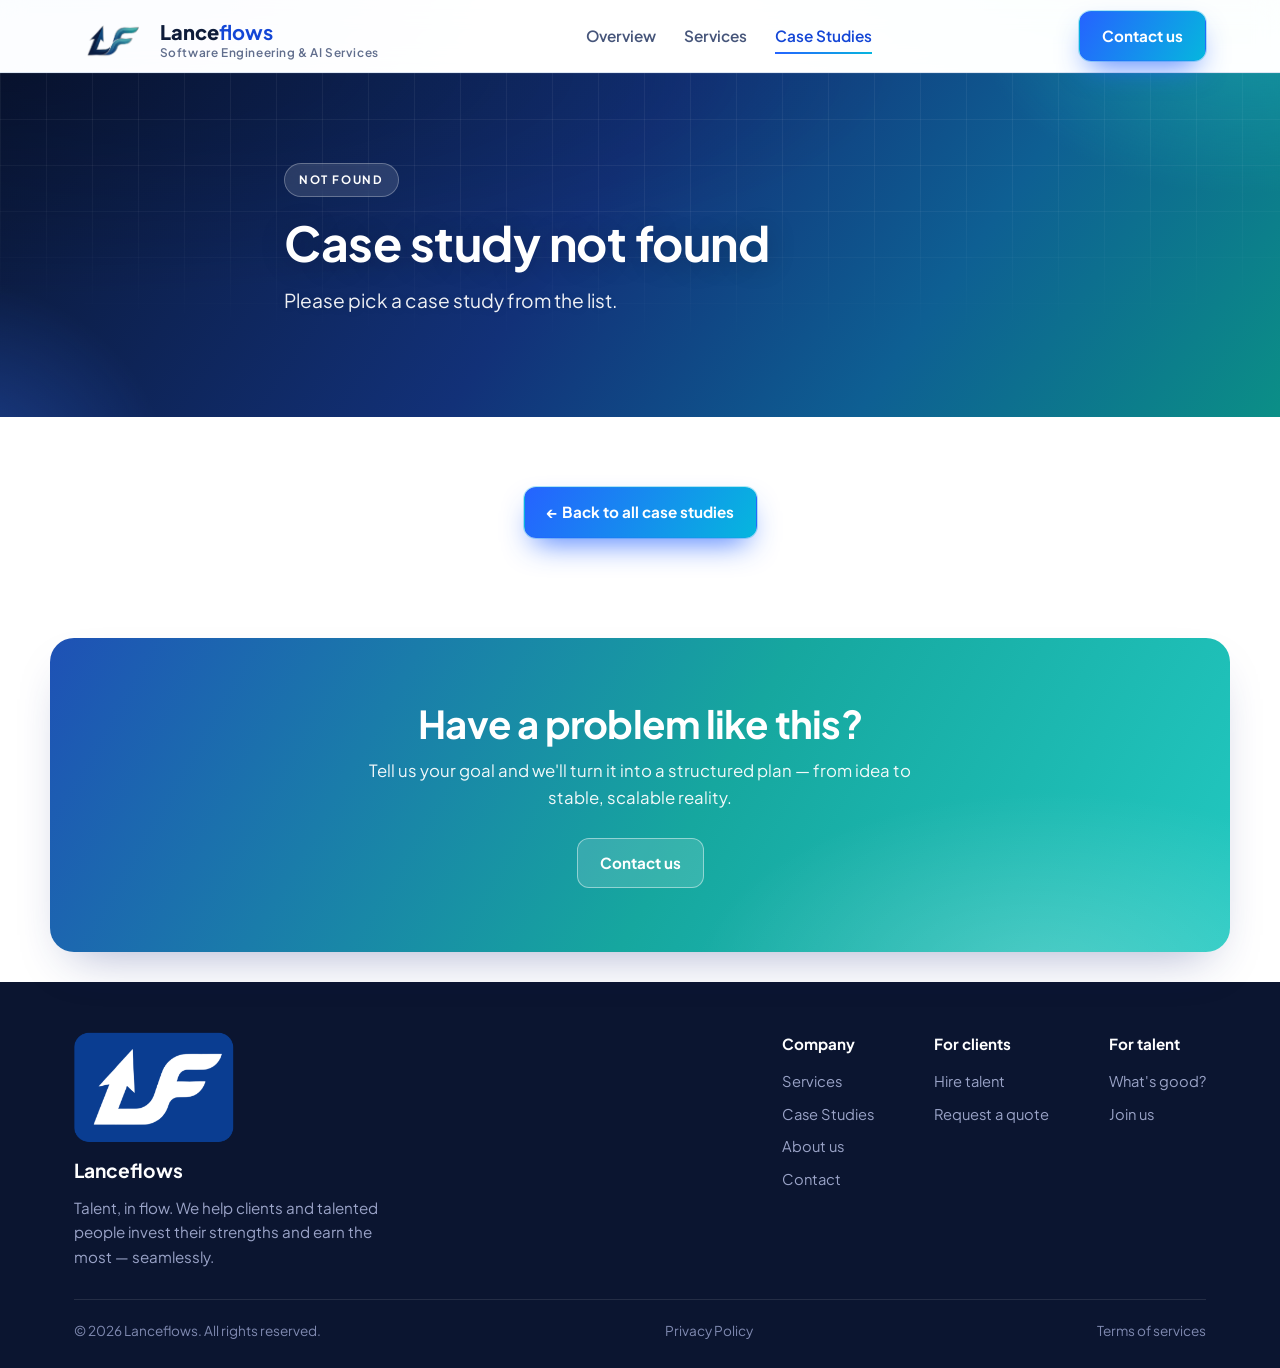
==== case-detail.html @ fd37ac3b "Initial commit: Lanceflows case version" ====
<!DOCTYPE html>
<html lang="en">
<head>
<meta charset="UTF-8" />
<meta name="viewport" content="width=device-width, initial-scale=1.0" />
<title>Case Study — Lanceflows</title>
<meta name="description" content="Detailed Lanceflows case study — the business problem, our technical role, the solution delivered, verified results, and the value created." />
<link rel="icon" type="image/png" href="favicon.png" />
<link rel="apple-touch-icon" href="favicon.png" />
<link rel="preconnect" href="https://fonts.googleapis.com" />
<link rel="preconnect" href="https://fonts.gstatic.com" crossorigin />
<link href="https://fonts.googleapis.com/css2?family=Plus+Jakarta+Sans:wght@400;500;600;700;800&display=swap" rel="stylesheet" />
<link rel="stylesheet" href="style.css" />
</head>
<body>

<!-- ===================== HEADER ===================== -->
<header>
  <div class="wrap nav">
    <a class="brand" href="index.html" aria-label="Lanceflows home">
      <img class="logo-img" src="company_logo.png" alt="Lanceflows logo" />
      <span class="brand-text">
        <span class="brand-name">Lance<b>flows</b></span>
        <span class="brand-tag">Software Engineering &amp; AI Services</span>
      </span>
    </a>
    <nav class="nav-links">
      <a href="index.html">Overview</a>
      <a href="services.html">Services</a>
      <a href="case-study.html" class="active">Case Studies</a>
    </nav>
    <div class="top-actions">
      <a class="btn btn-primary" href="index.html#contact">Contact us</a>
    </div>
  </div>
</header>

<main>

  <!-- ===================== PAGE HERO (filled by JS) ===================== -->
  <section class="page-hero">
    <div class="wrap">
      <span class="eyebrow" id="d-tag">Case study</span>
      <h1 id="d-title">Loading…</h1>
      <p id="d-summary"></p>
      <div class="d-meta" id="d-meta"></div>
    </div>
  </section>

  <!-- ===================== DETAIL BODY (filled by JS) ===================== -->
  <section class="section case-detail">
    <div class="wrap">
      <div id="case-root" class="case-list"></div>
    </div>
  </section>

  <!-- ===================== CTA ===================== -->
  <section>
    <div class="cta">
      <h2>Have a problem like this?</h2>
      <p>Tell us your goal and we'll turn it into a structured plan — from idea to stable, scalable reality.</p>
      <a class="btn btn-ghost" href="index.html#contact">Contact us</a>
    </div>
  </section>

</main>

<!-- ===================== FOOTER ===================== -->
<footer>
  <div class="wrap">
    <div class="foot-top">
      <div class="foot-brand">
        <img src="favicon.png" alt="Lanceflows" width="549" height="383" style="width:160px;height:111.6px;display:block;border-radius:12px;margin-bottom:12px" />
        <strong style="color:#fff;font-size:1.2rem">Lanceflows</strong>
        <p>Talent, in flow. We help clients and talented people invest their strengths and earn the most — seamlessly.</p>
      </div>
      <div class="foot-cols">
        <div class="foot-col"><h4>Company</h4><a href="services.html">Services</a><a href="case-study.html">Case Studies</a><a href="index.html#about">About us</a><a href="index.html#contact">Contact</a></div>
        <div class="foot-col"><h4>For clients</h4><a href="index.html#why-clients">Hire talent</a><a href="index.html#contact">Request a quote</a></div>
        <div class="foot-col"><h4>For talent</h4><a href="index.html#why-talent">What's good?</a><a href="index.html#contact">Join us</a></div>
      </div>
    </div>
    <div class="foot-bottom">
      <span>© 2026 Lanceflows. All rights reserved.</span>
      <a href="privacy.html">Privacy Policy</a>
      <a href="terms.html">Terms of services</a>
    </div>
  </div>
</footer>

<script src="cases-data.js"></script>
<script src="architectures.js"></script>
<script>
  function esc(s){ return String(s).replace(/[&<>"]/g, c => ({'&':'&amp;','<':'&lt;','>':'&gt;','"':'&quot;'}[c])); }
  function domain(url){ return String(url).replace(/^https?:\/\//,'').replace(/^www\./,'').replace(/\/$/,''); }

  function step(s, i){
    const tag = s.isBottleneck ? '<span class="tag-bottleneck">Bottleneck</span>' : '';
    return '<div class="flow-step"><span class="fnum">' + (i + 1) + '</span>' +
      '<b>' + esc(s.name) + tag + '</b>' +
      '<div class="fmeta">' + esc(s.owner) + ' · ' + esc(s.duration) + '</div>' +
      '<p>' + esc(s.notes) + '</p></div>';
  }

  // Render the case's hand-authored architecture (from architectures.js) as an
  // SVG of icon tiles connected by labelled arrows — the finally shipped system.
  function wrapLabel(s, max){
    const words = String(s).split(/\s+/);
    const lines = []; let cur = '';
    words.forEach(w => {
      if ((cur + ' ' + w).trim().length <= max) cur = (cur + ' ' + w).trim();
      else { if (cur) lines.push(cur); cur = w; }
    });
    if (cur) lines.push(cur);
    return lines.slice(0, 3);
  }

  function archDiagram(c){
    const A = (typeof CASE_ARCH !== 'undefined') ? CASE_ARCH[c.id] : null;
    if (!A || !A.nodes || !A.nodes.length) return '';

    const PADX = 64, PADY = 24, COLG = 168, ROWG = 116, CHIP = 56, HALF = CHIP / 2;
    const N = {}; let maxc = 0, maxr = 0;
    A.nodes.forEach(n => {
      const o = { id:n[0], label:n[1], icon:n[2], color:n[3], col:n[4], row:n[5] };
      o.cx = PADX + o.col * COLG + HALF;
      o.cy = PADY + o.row * ROWG + HALF;
      N[o.id] = o;
      maxc = Math.max(maxc, o.col); maxr = Math.max(maxr, o.row);
    });
    const W = PADX * 2 + maxc * COLG + CHIP;
    const H = PADY + maxr * ROWG + CHIP + 54;

    const edges = (A.edges || []).map(e => {
      const a = N[e[0]], b = N[e[1]];
      if (!a || !b) return '';
      const dx = b.cx - a.cx, dy = b.cy - a.cy;
      let x1, y1, x2, y2;
      if (Math.abs(dx) >= Math.abs(dy)) {
        const s = dx >= 0 ? 1 : -1;
        x1 = a.cx + s * HALF; y1 = a.cy; x2 = b.cx - s * HALF; y2 = b.cy;
      } else {
        const s = dy >= 0 ? 1 : -1;
        x1 = a.cx; y1 = a.cy + s * HALF; x2 = b.cx; y2 = b.cy - s * HALF;
      }
      const dash = e[3] === 'dash' ? ' stroke-dasharray="5 4"' : '';
      const line = '<line x1="' + x1 + '" y1="' + y1 + '" x2="' + x2 + '" y2="' + y2 +
        '" class="ad-edge" marker-end="url(#ad-arrow)"' + dash + '/>';
      let label = '';
      if (e[2]) {
        const mx = (x1 + x2) / 2, my = (y1 + y2) / 2, w = e[2].length * 6.0 + 8;
        label = '<rect x="' + (mx - w / 2) + '" y="' + (my - 8) + '" width="' + w +
          '" height="15" rx="4" class="ad-elbg"/>' +
          '<text x="' + mx + '" y="' + (my + 2.6) + '" class="ad-elabel">' + esc(e[2]) + '</text>';
      }
      return line + label;
    }).join('');

    const tiles = A.nodes.map(n => {
      const o = N[n[0]];
      const labels = wrapLabel(o.label, 16).map((ln, i) =>
        '<text x="' + o.cx + '" y="' + (o.cy + HALF + 15 + i * 12.5) + '" class="ad-label">' + esc(ln) + '</text>'
      ).join('');
      return '<rect x="' + (o.cx - HALF) + '" y="' + (o.cy - HALF) + '" width="' + CHIP +
          '" height="' + CHIP + '" rx="13" fill="' + o.color + '"/>' +
        '<text x="' + o.cx + '" y="' + (o.cy + 1) + '" class="ad-ic">' + o.icon + '</text>' +
        labels;
    }).join('');

    return '<div class="section-label">Implemented architecture</div>' +
      '<p class="arch-caption">A customized view of the system we shipped for this engagement — the components and how requests and data flow between them.</p>' +
      '<div class="arch-figure"><svg viewBox="0 0 ' + W + ' ' + H + '" class="arch-svg" ' +
        'role="img" aria-label="Architecture diagram for ' + esc(c.title) + '" preserveAspectRatio="xMidYMid meet">' +
        '<defs><marker id="ad-arrow" viewBox="0 0 10 10" refX="9" refY="5" markerWidth="7" markerHeight="7" orient="auto-start-reverse">' +
          '<path d="M0,0 L10,5 L0,10 z" fill="#94a3b8"/></marker></defs>' +
        edges + tiles +
      '</svg></div>';
  }

  // Locally-stored client portraits (royalty-free, non-famous people) for the
  // feedback section, keyed by case id. Falls back to an initials badge if a
  // photo can't load.
  const PORTRAITS = {
    'medplum-fhir':        'img/client-medplum-fhir.jpg',
    'formance-ledger':     'img/client-formance-ledger.jpg',
    'fleetbase-logistics': 'img/client-fleetbase-logistics.jpg',
    'estated-proptech':    'img/client-estated-proptech.jpg',
    'duffel-travel':       'img/client-duffel-travel.jpg',
    'boost-insurtech':     'img/client-boost-insurtech.jpg',
    'heidihealth-ai':      'img/client-heidihealth-ai.jpg',
    'harvey-legal':        'img/client-harvey-legal.jpg',
    'lago-billing':        'img/client-lago-billing.jpg',
    'hatchways-proptech':  'img/client-hatchways-proptech.jpg',
    'sojern-hospitality':  'img/client-sojern-hospitality.jpg'
  };

  function initialsOf(name){
    return String(name).replace(/^(Dr\.|Captain|Mr\.|Mrs\.|Ms\.)\s+/i, '')
      .split(/\s+/).map(w => w[0] || '').join('').slice(0, 2).toUpperCase();
  }

  function render(){
    const id = new URLSearchParams(location.search).get('id');
    const idx = CASE_DATA.findIndex(x => x.id === id);
    const c = CASE_DATA[idx];
    const root = document.getElementById('case-root');

    if (!c){
      document.getElementById('d-tag').textContent = 'Not found';
      document.getElementById('d-title').textContent = 'Case study not found';
      document.getElementById('d-summary').textContent = 'Please pick a case study from the list.';
      root.innerHTML = '<p style="text-align:center"><a class="btn btn-primary" href="case-study.html">← Back to all case studies</a></p>';
      return;
    }

    const num = String(idx + 1).padStart(2, '0');
    document.title = c.title + ' — Lanceflows';
    document.getElementById('d-tag').textContent = 'Case ' + num + ' · ' + c.category;
    document.getElementById('d-title').textContent = c.title;
    document.getElementById('d-summary').textContent = c.description;

    const areaChips = (c.serviceAreas || []).map(a => '<span class="d-chip soft">' + esc(a) + '</span>').join('');
    document.getElementById('d-meta').innerHTML =
      '<span class="d-chip">🛠 ' + esc(c.ourRole) + '</span>' +
      '<a class="d-chip" href="' + esc(c.liveUrl) + '" target="_blank" rel="noopener">↗ ' + esc(domain(c.liveUrl)) + '</a>' +
      areaChips;

    const xList   = c.challenges.map(t => '<li>' + esc(t) + '</li>').join('');
    const ckList  = c.keyImplementations.map(t => '<li>' + esc(t) + '</li>').join('');
    const tech    = c.techStack.map(t => '<span class="pill">' + esc(t) + '</span>').join('');
    const metrics = c.resultMetrics.map(m => '<div class="metric"><span>' + esc(m) + '</span></div>').join('');
    const before  = c.beforeWorkflow.map(step).join('');
    const after   = c.afterWorkflow.map(step).join('');
    const t       = c.testimonial;
    const author  = t.person + (t.role ? ', ' + t.role : '') + (t.company ? ' at ' + t.company : '');
    const initials = initialsOf(t.person);
    const portrait = PORTRAITS[c.id];
    // Portrait photo with an automatic initials-badge fallback if it can't load.
    const avatar = portrait
      ? '<img class="cq-avatar" src="' + esc(portrait) + '" alt="Portrait of ' + esc(t.person) + '" loading="lazy" ' +
        'onerror="this.replaceWith(Object.assign(document.createElement(\'span\'),{className:\'cq-avatar cq-fallback\',textContent:\'' + initials + '\'}))">'
      : '<span class="cq-avatar cq-fallback">' + initials + '</span>';

    root.innerHTML =
      '<article class="case">' +
        '<a class="back-link in-body" href="case-study.html">← All case studies</a>' +
        '<div class="section-label">Overview</div>' +
        '<p class="case-overview">' + esc(c.description) + '</p>' +
        '<div class="section-label">Challenge &amp; solution</div>' +
        '<div class="case-grid">' +
          '<div><div class="col-label">The challenge</div><p>' + esc(c.problem) + '</p><ul class="x-list">' + xList + '</ul></div>' +
          '<div><div class="col-label">Our solution</div><p>' + esc(c.solution) + '</p><ul class="check-list">' + ckList + '</ul></div>' +
        '</div>' +
        archDiagram(c) +
        '<div class="section-label">Technology stack</div>' +
        '<div class="pill-wrap">' + tech + '</div>' +
        '<div class="section-label">Verified results &amp; achievements</div>' +
        '<div class="metrics">' + metrics + '</div>' +
        '<div class="section-label">Operational business value</div>' +
        '<div class="outcomes">' +
          '<div class="outcome"><b>Direct value added</b><span>' + esc(c.businessValue) + '</span></div>' +
          '<div class="outcome"><b>Why it matters</b><span>' + esc(c.whyThisMatters) + '</span></div>' +
        '</div>' +
        '<div class="section-label">Workflow impact mapping</div>' +
        '<div class="flow-wrap">' +
          '<div class="flow before"><h4>⚠ Before — manual bottleneck flow</h4>' + before + '</div>' +
          '<div class="flow after"><h4>✓ After — automated optimized flow</h4>' + after + '</div>' +
        '</div>' +
        '<blockquote class="case-quote">' + avatar +
          '<div class="cq-body">“' + esc(t.text) + '”<footer>— ' + esc(author) + '</footer></div>' +
        '</blockquote>' +
      '</article>';
  }

  render();
</script>
</body>
</html>
---- style.css ----
:root{
  /* Bright theme with the hero banner's electric-blue → cyan accent identity */
  --brand:#1346d6;            /* punchier electric blue */
  --brand-2:#06b6ac;          /* vivid teal for text/links on white */
  --accent-cyan:#06b6de;      /* vivid cyan end, leaning blue (not green) */
  --accent-blue:#2563ff;      /* intense blue for gradients/glows */
  --ink:#0e1c3a;
  --ink-soft:#46557a;
  --bg:#ffffff;
  --bg-soft:#eef5fb;          /* alternating band */
  --panel:#ffffff;            /* card / surface */
  --line:#dde6f3;
  --line-strong:#cdd9ee;
  --grad:linear-gradient(120deg,var(--accent-blue),var(--accent-cyan));
  --glow:0 0 24px -4px rgba(34,201,193,.55);
  --radius:18px;
  --shadow:0 22px 50px -22px rgba(31,46,128,.40);
  --elev:0 10px 30px -18px rgba(31,46,128,.30);
  --maxw:1180px;
}
*{box-sizing:border-box;margin:0;padding:0}
html{scroll-behavior:smooth}
body{
  font-family:'Plus Jakarta Sans',system-ui,-apple-system,Segoe UI,Roboto,sans-serif;
  color:var(--ink);
  background:
    radial-gradient(820px 420px at 90% -6%,rgba(34,201,193,.12),transparent 60%),
    radial-gradient(900px 480px at 4% -4%,rgba(46,107,255,.12),transparent 58%),
    var(--bg);
  background-attachment:fixed;
  line-height:1.6;
  -webkit-font-smoothing:antialiased;
}
a{color:inherit;text-decoration:none}
img{max-width:100%;display:block}
.wrap{max-width:var(--maxw);margin:0 auto;padding:0 24px}
.eyebrow{
  display:inline-block;font-weight:700;letter-spacing:.14em;text-transform:uppercase;
  font-size:.72rem;color:var(--brand);background:var(--bg-soft);
  padding:7px 14px;border-radius:999px;margin-bottom:18px;border:1px solid var(--line);
}
h1,h2,h3{line-height:1.15;letter-spacing:-.02em;color:var(--ink)}
.btn{
  display:inline-flex;align-items:center;justify-content:center;gap:8px;
  font-weight:700;font-size:.95rem;padding:12px 22px;border-radius:12px;
  cursor:pointer;border:1px solid transparent;transition:transform .15s ease,box-shadow .2s ease,background .2s ease,border-color .2s ease,color .2s ease;
}
.btn:hover{transform:translateY(-2px)}
.btn-primary{background:var(--grad);color:#fff;box-shadow:0 14px 30px -10px rgba(37,99,255,.85),0 0 0 1px rgba(6,182,222,.3)}
.btn-primary:hover{box-shadow:0 18px 40px -10px rgba(6,182,222,.9),0 0 0 1px rgba(6,182,222,.5)}
.btn-ghost{background:#fff;color:var(--ink);border-color:var(--line-strong)}
.btn-ghost:hover{border-color:var(--brand-2);color:var(--brand-2)}

/* ---------- Header ---------- */
header{
  position:sticky;top:0;z-index:50;
  background:rgba(255,255,255,.82);backdrop-filter:blur(12px);
  border-bottom:1px solid var(--line);
}
.nav{display:flex;align-items:center;justify-content:space-between;height:72px}
.brand{display:flex;align-items:center;gap:10px}
.brand-text{display:flex;flex-direction:column;line-height:1.12;margin-top:8px}
.brand-name{font-weight:800;font-size:1.25rem;color:var(--ink)}
.brand-tag{font-weight:600;font-size:.74rem;letter-spacing:.05em;color:var(--ink-soft);opacity:.85;margin-top:2px}
.logo-img{height:44px;width:auto;display:block}
.logo-mark{
  width:38px;height:38px;border-radius:11px;flex:none;
  background:var(--grad);
  display:grid;place-items:center;color:#fff;font-weight:800;font-size:1.1rem;
}
.brand span b{color:var(--brand)}
.nav-links{display:flex;align-items:center;gap:28px}
.nav-links a{font-weight:600;font-size:.96rem;color:var(--ink-soft);position:relative;transition:color .2s}
.nav-links a:hover,.nav-links a.active{color:var(--brand)}
.nav-links a::after{content:"";position:absolute;left:0;bottom:-6px;height:2px;width:0;background:var(--grad);transition:width .2s}
.nav-links a:hover::after,.nav-links a.active::after{width:100%}
.top-actions{display:flex;align-items:center;gap:12px}

/* ---------- Hero / Slider ---------- */
.hero{padding:46px 0 10px}
.slider{
  position:relative;border-radius:24px;overflow:hidden;box-shadow:var(--shadow);
  border:1px solid var(--line);
}
/* Box ratio matches the served slide-1 image variant at each breakpoint,
   so the banner fills with ZERO cropping from 320px to 1440px. */
.slides{position:relative;aspect-ratio:16/9}
@media(max-width:900px){ .slides{aspect-ratio:4/3} }
@media(max-width:560px){ .slides{aspect-ratio:9/16} }
.slide{
  position:absolute;inset:0;opacity:0;transition:opacity .9s ease;
  display:flex;align-items:center;
}
.slide.active{opacity:1}
.slide-1{background:#070f2e}
.slide-2{background:#070f2e}
.slide-3{background:#070f2e}
.slide::after{content:"";position:absolute;inset:0;background:radial-gradient(120% 120% at 0% 0%,rgba(0,0,0,.30),transparent 55%)}
/* all three slides are self-contained art-directed banners — no dark overlay */
.slide-1::after,.slide-2::after,.slide-3::after{display:none}
.slide-pic{position:absolute;inset:0;display:block}
.slide-pic img{width:100%;height:100%;object-fit:cover;object-position:center;display:block}
/* Description block — top-left empty/dark field, above the icon stream */
.hero-caption{
  position:absolute;top:18%;left:clamp(18px,4vw,48px);z-index:4;
  max-width:min(44%,430px);color:#fff;
}
.hero-caption h2{font-size:clamp(1.7rem,4.4vw,3rem);line-height:1.04;letter-spacing:-.02em;
  text-shadow:0 2px 20px rgba(0,0,0,.6)}
.hero-caption h2 b{color:var(--accent-cyan)}
.hero-caption .hero-tag{margin-top:8px;font-weight:600;font-size:clamp(.9rem,1.9vw,1.3rem);
  color:var(--accent-cyan);letter-spacing:.02em;text-shadow:0 1px 12px rgba(0,0,0,.6)}
.hero-caption .hero-desc{margin-top:6px;font-weight:500;font-size:clamp(.85rem,1.6vw,1.1rem);
  color:#dce6ff;text-shadow:0 1px 10px rgba(0,0,0,.6)}

/* Seven step labels pinned under their matching icon in the image.
   Coordinates are % of the slide box; one set per art-directed variant. */
.hero-steps-map{position:absolute;inset:0;z-index:3;pointer-events:none}
.smap{position:absolute;transform:translateX(-50%);white-space:nowrap;
  font-size:clamp(.5rem,1vw,.72rem);font-weight:700;text-transform:uppercase;letter-spacing:.05em;
  color:#eaf1ff;text-shadow:0 1px 4px rgba(0,0,0,.9);
  background:rgba(4,12,38,.55);padding:2px 8px;border-radius:6px;backdrop-filter:blur(3px)}
/* Wide 16:9 (desktop) — label sits just below each tile's bottom edge */
.s1{left:12%;top:74%}
.s2{left:23%;top:64%}
.s3{left:33%;top:58%}
.s4{left:42%;top:51%}
.s5{left:48%;top:44%}
.s6{left:58%;top:38%}
.s7{left:65%;top:33%}
/* Tablet 4:3 */
@media(max-width:900px){
  .s1{left:11%;top:78%}
  .s2{left:20%;top:69%}
  .s3{left:31%;top:61%}
  .s4{left:39%;top:54%}
  .s5{left:46%;top:45%}
  .s6{left:55%;top:38%}
  .s7{left:62%;top:31%}
}
/* Portrait 9:16 (mobile) — tight vertical stack; labels tuck under each tile */
@media(max-width:560px){
  .hero-caption{top:11%;max-width:64%}
  .s1{left:20%;top:94%}
  .s2{left:24%;top:81%}
  .s3{left:30%;top:67%}
  .s4{left:38%;top:55%}
  .s5{left:41%;top:44%}
  .s6{left:46%;top:33%}
  .s7{left:53%;top:23%}
}
.slide-content{position:relative;z-index:2;color:#fff;max-width:620px;padding:0 clamp(24px,5vw,64px)}
.slide-content h2{font-size:clamp(1.8rem,4.2vw,3rem);margin-bottom:14px;color:#fff}
.slide-content p{font-size:clamp(1rem,1.6vw,1.18rem);opacity:.92;margin-bottom:24px}
.slide-tag{font-size:.72rem;letter-spacing:.16em;text-transform:uppercase;font-weight:700;opacity:.9;display:block;margin-bottom:14px}
.dots{position:absolute;bottom:20px;left:50%;transform:translateX(-50%);display:flex;gap:10px;z-index:3}
.dot{width:11px;height:11px;border-radius:999px;background:rgba(255,255,255,.45);border:0;cursor:pointer;transition:.2s}
.dot.active{background:var(--accent-cyan);width:28px}
.arrow{
  position:absolute;top:50%;transform:translateY(-50%);z-index:3;
  width:46px;height:46px;border-radius:999px;border:1px solid rgba(255,255,255,.22);cursor:pointer;
  background:rgba(8,16,40,.4);color:#fff;font-size:1.4rem;backdrop-filter:blur(6px);
  display:grid;place-items:center;transition:.2s
}
.arrow:hover{background:rgba(34,201,193,.4);border-color:var(--accent-cyan)}
.arrow.prev{left:18px}.arrow.next{right:18px}

/* ---------- Page hero (inner pages) ---------- */
.page-hero{
  position:relative;overflow:hidden;color:#fff;padding:90px 0 82px;
  background:
    radial-gradient(135% 125% at 0% 0%,rgba(2,8,28,.34),transparent 52%),
    linear-gradient(125deg,#0a1736 0%,#123178 45%,#0e5f93 72%,#0b8f87 100%);
}
/* faint blueprint grid, fading toward the edges */
.page-hero::before{content:"";position:absolute;inset:0;
  background-image:
    linear-gradient(to right,rgba(255,255,255,.055) 1px,transparent 1px),
    linear-gradient(to bottom,rgba(255,255,255,.055) 1px,transparent 1px);
  background-size:46px 46px;
  -webkit-mask-image:radial-gradient(125% 100% at 50% 0%,#000 38%,transparent 80%);
          mask-image:radial-gradient(125% 100% at 50% 0%,#000 38%,transparent 80%)}
/* slowly drifting aurora glows for depth */
.page-hero::after{content:"";position:absolute;inset:-25% -12%;
  background:
    radial-gradient(440px 300px at 88% 4%,rgba(34,211,193,.42),transparent 62%),
    radial-gradient(380px 340px at 6% 96%,rgba(56,120,255,.40),transparent 60%),
    radial-gradient(320px 260px at 64% 120%,rgba(13,148,136,.30),transparent 60%);
  animation:heroAurora 22s ease-in-out infinite alternate}
@keyframes heroAurora{
  0%{transform:translate3d(0,0,0) scale(1)}
  50%{transform:translate3d(-2.5%,1.6%,0) scale(1.06)}
  100%{transform:translate3d(2%,-1.4%,0) scale(1.03)}}
@media(prefers-reduced-motion:reduce){.page-hero::after{animation:none}}
.page-hero .wrap{position:relative;z-index:2;max-width:760px}
.page-hero .eyebrow{background:rgba(255,255,255,.12);color:#fff;border-color:rgba(255,255,255,.28);
  -webkit-backdrop-filter:blur(7px);backdrop-filter:blur(7px)}
.page-hero h1{font-size:clamp(2rem,4.4vw,3rem);margin-bottom:14px;color:#fff;
  letter-spacing:-.01em;text-shadow:0 2px 28px rgba(0,0,0,.24)}
.page-hero p{font-size:clamp(1rem,1.7vw,1.2rem);opacity:.93;text-shadow:0 1px 14px rgba(0,0,0,.18)}

/* ---------- Stats ---------- */
.stats{display:grid;grid-template-columns:repeat(4,1fr);gap:20px;padding:40px 0}
.stat{text-align:center;padding:18px;border:1px solid var(--line);border-radius:var(--radius);background:var(--panel);box-shadow:var(--elev)}
.stat b{display:block;font-size:2rem;background:var(--grad);-webkit-background-clip:text;background-clip:text;-webkit-text-fill-color:transparent;color:var(--brand)}
.stat span{font-size:.9rem;color:var(--ink-soft)}

/* ---------- Section base ---------- */
section{scroll-margin-top:90px}
.section{padding:70px 0}
.section.alt{background:var(--bg-soft);border-block:1px solid var(--line)}
.section-head{max-width:720px;margin-bottom:44px}
.section-head.center{margin-inline:auto;text-align:center}
.section-head h2{font-size:clamp(1.7rem,3.4vw,2.5rem);margin-bottom:14px}
.section-head p{color:var(--ink-soft);font-size:1.08rem}

/* ---------- Description / feature grid ---------- */
.feature-grid{display:grid;grid-template-columns:repeat(3,1fr);gap:24px}
.card{
  background:var(--panel);border:1px solid var(--line);border-radius:var(--radius);padding:28px;box-shadow:var(--elev);
  transition:transform .2s ease,box-shadow .2s ease,border-color .2s ease;
}
.card:hover{transform:translateY(-4px);box-shadow:var(--shadow);border-color:var(--brand-2)}
.card .ic{width:48px;height:48px;border-radius:12px;display:grid;place-items:center;font-size:1.4rem;margin-bottom:16px;
  background:linear-gradient(135deg,rgba(37,99,255,.28),rgba(6,182,222,.34))}
.card h3{font-size:1.15rem;margin-bottom:8px}
.card p{color:var(--ink-soft);font-size:.97rem}

/* ---------- About ---------- */
.about-grid{display:grid;grid-template-columns:1.05fr 1fr;gap:50px;align-items:center}
.about-media{
  border-radius:var(--radius);overflow:hidden;border:1px solid var(--line);box-shadow:var(--shadow);
  background:#f2f6fb;line-height:0;
}
.about-media img{width:100%;height:auto;display:block}
.about-media .ph{font-weight:600}
.about-text h2{font-size:clamp(1.6rem,3vw,2.3rem);margin-bottom:16px}
.about-text p{color:var(--ink-soft);margin-bottom:16px}
.about-text strong{color:var(--ink)}
.about-points{list-style:none;display:grid;gap:12px;margin-top:8px}
.about-points li{display:flex;gap:12px;align-items:flex-start;font-weight:500}
.about-points li::before{content:"✓";color:#fff;background:var(--grad);width:24px;height:24px;border-radius:7px;
  display:grid;place-items:center;font-size:.8rem;flex:none;margin-top:3px;font-weight:800}

/* ---------- Why Lanceflows ---------- */
.why-tabs{display:flex;gap:10px;justify-content:center;margin-bottom:36px;flex-wrap:wrap}
.tab{
  font-weight:700;padding:12px 26px;border-radius:999px;border:1px solid var(--line-strong);background:#fff;cursor:pointer;
  transition:.2s;color:var(--ink-soft)
}
.tab:hover{color:var(--brand-2);border-color:var(--brand-2)}
.tab.active{background:var(--grad);color:#fff;border-color:transparent;box-shadow:0 12px 26px -14px rgba(46,107,255,.8)}
.why-panel{display:none}
.why-panel.active{display:block;animation:fade .4s ease}
@keyframes fade{from{opacity:0;transform:translateY(8px)}to{opacity:1;transform:none}}
.why-grid{display:grid;grid-template-columns:repeat(2,1fr);gap:24px}
.why-card{
  display:flex;gap:18px;align-items:flex-start;background:var(--panel);border:1px solid var(--line);box-shadow:var(--elev);
  border-radius:var(--radius);padding:26px;transition:transform .2s ease,box-shadow .2s ease,border-color .2s ease
}
.why-card:hover{transform:translateY(-4px);box-shadow:var(--shadow);border-color:var(--brand-2)}
/* Non-offer info cards: keep them static (no lift/glow on hover) */
.why-grid--static .why-card{cursor:default}
.why-grid--static .why-card:hover{transform:none;box-shadow:var(--elev);border-color:var(--line)}
.why-card .num{
  width:44px;height:44px;border-radius:12px;flex:none;display:grid;place-items:center;font-weight:800;color:#fff;
  background:var(--grad)
}
.why-card h3{font-size:1.12rem;margin-bottom:6px}
.why-card p{color:var(--ink-soft);font-size:.96rem}
.why-note{text-align:center;color:var(--ink-soft);font-size:.9rem;margin-top:26px}

/* ---------- Services ---------- */
.service-grid{display:grid;grid-template-columns:repeat(3,1fr);gap:24px}
.service-card{
  background:var(--panel);border:1px solid var(--line);border-radius:var(--radius);padding:28px;box-shadow:var(--elev);
  transition:transform .2s ease,box-shadow .2s ease,border-color .2s ease;
}
.service-card:hover{transform:translateY(-4px);box-shadow:var(--shadow);border-color:var(--brand-2)}
.service-card .ic{width:52px;height:52px;border-radius:13px;display:grid;place-items:center;font-size:1.5rem;margin-bottom:16px;
  background:linear-gradient(135deg,rgba(37,99,255,.28),rgba(6,182,222,.36))}
.service-card h3{font-size:1.18rem;margin-bottom:8px}
.service-card p{color:var(--ink-soft);font-size:.96rem}

.sub-head{text-align:center;max-width:680px;margin:64px auto 28px}
.sub-head:first-child{margin-top:0}
.sub-head h3{font-size:clamp(1.3rem,2.4vw,1.7rem);margin-bottom:8px}
.sub-head p{color:var(--ink-soft)}

.industry-grid{display:grid;grid-template-columns:repeat(4,1fr);gap:16px}
.industry{background:var(--panel);border:1px solid var(--line);border-radius:14px;overflow:hidden;padding:0;box-shadow:var(--elev);
  transition:transform .2s ease,box-shadow .2s ease,border-color .2s ease}
.industry:hover{transform:translateY(-4px);box-shadow:var(--shadow);border-color:var(--brand-2)}
.industry-img{width:100%;height:auto;aspect-ratio:5/3;display:block}
.industry-body{padding:16px 18px 18px}
.industry b{display:block;color:var(--brand);font-size:1rem;margin-bottom:6px}
.industry span{color:var(--ink-soft);font-size:.86rem;line-height:1.5}

.tech-stack{display:grid;grid-template-columns:repeat(2,1fr);gap:18px}
.tech-row{background:var(--bg-soft);border:1px solid var(--line);border-radius:14px;padding:18px 20px}
.tech-row h4{font-size:.95rem;margin-bottom:10px;color:var(--brand)}
.pill-wrap{display:flex;flex-wrap:wrap;gap:8px}
.pill{background:#fff;border:1px solid var(--line-strong);border-radius:999px;padding:6px 13px;font-size:.82rem;font-weight:600;color:var(--ink-soft)}

.diff-grid{display:grid;grid-template-columns:repeat(3,1fr);gap:20px}
.diff{display:flex;gap:14px;align-items:flex-start;background:var(--panel);border:1px solid var(--line);border-radius:var(--radius);padding:22px;box-shadow:var(--elev)}
.diff .check{width:30px;height:30px;border-radius:9px;flex:none;display:grid;place-items:center;color:#fff;font-size:.9rem;font-weight:800;
  background:var(--grad)}
.diff b{display:block;margin-bottom:4px;font-size:1rem}
.diff span{color:var(--ink-soft);font-size:.9rem}

/* ---------- Case studies ---------- */
.case-list{display:grid;gap:30px}
.case{background:var(--panel);border:1px solid var(--line);border-radius:var(--radius);padding:clamp(24px,3.5vw,40px);box-shadow:var(--shadow)}
.case-head{display:flex;gap:20px;align-items:flex-start;margin-bottom:24px}
.case-num{flex:none;width:56px;height:56px;border-radius:14px;display:grid;place-items:center;color:#fff;font-weight:800;font-size:1.25rem;
  background:var(--grad)}
.case-tag{display:inline-block;font-size:.74rem;font-weight:700;letter-spacing:.06em;text-transform:uppercase;color:var(--brand);
  background:var(--bg-soft);border:1px solid var(--line);border-radius:999px;padding:5px 12px;margin-bottom:10px}
.case-head h2{font-size:clamp(1.25rem,2.4vw,1.7rem)}
.case-grid{display:grid;grid-template-columns:1fr 1fr;gap:30px;margin-bottom:26px}
.col-label{display:inline-block;font-size:.78rem;font-weight:700;letter-spacing:.1em;text-transform:uppercase;color:#000;
  background:#eceef2;border-radius:999px;padding:6px 16px;margin-bottom:12px}
.case-grid p{color:var(--ink-soft);font-size:.96rem;margin-bottom:12px}
.x-list,.check-list{list-style:none;display:grid;gap:8px}
.x-list li,.check-list li{display:flex;gap:10px;align-items:flex-start;font-size:.93rem;color:var(--ink-soft)}
.x-list li::before{content:"✕";color:#c0455f;font-weight:800;font-size:.8rem;flex:none;margin-top:3px}
.check-list li::before{content:"✓";color:#fff;background:var(--brand-2);width:20px;height:20px;border-radius:6px;font-weight:800;
  display:grid;place-items:center;font-size:.72rem;flex:none;margin-top:2px}
.case-block{margin-bottom:24px}
.case-block .col-label{margin-bottom:8px}
.case-tech{margin-bottom:24px}
.outcomes{display:grid;grid-template-columns:repeat(2,1fr);gap:16px;margin-bottom:24px}
.outcome{background:var(--bg-soft);border:1px solid var(--line);border-radius:14px;padding:18px}
.outcome b{display:block;font-size:.82rem;letter-spacing:.06em;text-transform:uppercase;color:var(--brand);margin-bottom:6px}
.outcome span{color:var(--ink-soft);font-size:.92rem}
.case-quote{border-left:4px solid var(--brand-2);background:var(--bg-soft);border-radius:0 12px 12px 0;
  padding:18px 22px;font-style:italic;color:var(--ink);font-size:1rem;
  display:flex;gap:18px;align-items:center}
.cq-avatar{width:64px;height:64px;border-radius:50%;object-fit:cover;flex:none;
  border:3px solid #fff;box-shadow:0 3px 10px rgba(14,28,58,.16)}
.cq-fallback{display:grid;place-items:center;background:var(--grad);color:#fff;
  font-weight:700;font-style:normal;font-size:1.15rem}
.cq-body{flex:1;min-width:0}
@media(max-width:760px){
  .case-grid{grid-template-columns:1fr}
  .outcomes{grid-template-columns:1fr}
}

/* ---------- Case study cards (listing) ---------- */
.case-card-grid{display:grid;grid-template-columns:repeat(3,1fr);gap:24px}
.case-card{display:flex;flex-direction:column;background:var(--panel);border:1px solid var(--line);border-radius:var(--radius);box-shadow:var(--elev);
  padding:28px;height:100%;transition:transform .2s ease,box-shadow .2s ease,border-color .2s ease}
.case-card:hover{transform:translateY(-5px);box-shadow:var(--shadow);border-color:var(--brand-2)}
.case-card-top{display:flex;align-items:center;gap:12px;margin-bottom:16px}
.case-card .case-num{width:46px;height:46px;border-radius:12px;font-size:1.05rem}
.case-card h3{font-size:1.18rem;margin-bottom:10px}
.case-card .summary{color:var(--ink-soft);font-size:.95rem;margin-bottom:16px}
.case-card .pill-wrap{margin-bottom:20px}
.case-link{display:inline-flex;align-items:center;gap:6px;font-weight:700;color:var(--brand);font-size:.95rem;margin-top:auto}
.case-card:hover .case-link{gap:10px}
@media(max-width:900px){.case-card-grid{grid-template-columns:1fr 1fr}}
@media(max-width:620px){.case-card-grid{grid-template-columns:1fr}}

/* Detail page: drop the heavy card chrome since the page hero carries the title */
.case-detail .case{box-shadow:none;border:0;padding:0;background:transparent}
.back-link{display:inline-flex;align-items:center;gap:8px;color:#fff;font-weight:600;font-size:1.12rem;
  margin-bottom:18px;opacity:.9;transition:opacity .2s}
.back-link:hover{opacity:1}
.back-link.in-body{display:block;width:max-content;color:#000;margin:-48px 0 6px}
.case > .back-link.in-body + .section-label{margin-top:56px}
.d-meta{display:flex;flex-wrap:wrap;gap:10px;margin-top:20px}
.d-chip{display:inline-flex;align-items:center;gap:7px;background:rgba(255,255,255,.14);border:1px solid rgba(255,255,255,.3);
  color:#fff;border-radius:999px;padding:8px 15px;font-size:.85rem;font-weight:600;transition:background .2s}
a.d-chip:hover{background:rgba(255,255,255,.26)}
.d-chip.soft{background:rgba(255,255,255,.08);font-weight:500;font-size:.8rem}

.section-label{font-size:1.3rem;font-weight:700;letter-spacing:.08em;text-transform:uppercase;color:var(--brand);margin:46px 0 16px}
/* .section.case-detail{padding-top:32px} */

/* legal pages (Privacy / Terms) */
.legal{max-width:820px;margin:0 auto;color:var(--ink-soft);font-size:1.02rem;line-height:1.75}
.legal .updated{font-size:.85rem;color:var(--ink-soft);opacity:.8;margin-bottom:8px}
.legal h2{font-size:1.4rem;color:var(--ink);margin:38px 0 12px;line-height:1.3}
.legal h2:first-of-type{margin-top:8px}
.legal h3{font-size:1.08rem;color:var(--ink);margin:24px 0 8px}
.legal p{margin:0 0 16px}
.legal ul{margin:0 0 18px;padding-left:22px}
.legal li{margin:0 0 8px}
.legal a{color:var(--brand);font-weight:600}
.legal .legal-note{background:var(--bg-soft);border:1px solid var(--line);border-radius:14px;padding:18px 20px;font-size:.95rem;margin:8px 0 28px}
.case-quote footer{display:block;margin-top:12px;font-style:normal;font-weight:700;color:var(--brand);font-size:.9rem;background:none;padding:0}

/* case overview intro */
.case-overview{font-size:1.08rem;line-height:1.7;color:var(--ink-soft);max-width:860px;margin:0 0 6px}

/* implemented architecture diagram (SVG) */
.arch-caption{color:var(--ink-soft);font-size:.98rem;max-width:780px;margin:-4px 0 18px}
.arch-figure{overflow-x:auto;border:1px solid var(--line);border-radius:16px;
  background:linear-gradient(180deg,#fbfdff,#f3f8fd);padding:16px 12px;margin:4px 0 8px}
.arch-svg{display:block;width:100%;height:auto;min-width:560px;max-width:100%}
.ad-ic{font-size:26px;text-anchor:middle;dominant-baseline:central}
.ad-label{font-size:11px;font-weight:600;fill:var(--ink);text-anchor:middle}
.ad-edge{stroke:#94a3b8;stroke-width:1.8;fill:none}
.ad-elbg{fill:#ffffff;opacity:.9}
.ad-elabel{font-size:9.5px;font-weight:700;fill:#475569;text-anchor:middle}

/* metrics */
.metrics{display:grid;grid-template-columns:repeat(3,1fr);gap:16px}
.metric{display:flex;gap:12px;align-items:flex-start;background:var(--bg-soft);border:1px solid var(--line);border-radius:14px;padding:18px}
.metric::before{content:"▲";color:var(--brand-2);font-size:.75rem;line-height:1.8;flex:none}
.metric span{color:var(--ink);font-size:.92rem;font-weight:500}

/* workflow impact mapping */
.flow-wrap{display:grid;grid-template-columns:1fr 1fr;gap:24px}
.flow{border:1px solid var(--line);border-radius:var(--radius);padding:24px;background:var(--panel);box-shadow:var(--elev)}
.flow h4{font-size:.95rem;margin-bottom:18px}
.flow.before h4{color:#c0455f}
.flow.after h4{color:var(--brand)}
.flow-step{position:relative;padding:0 0 18px 40px}
.flow-step:last-child{padding-bottom:0}
.flow-step .fnum{position:absolute;left:0;top:0;width:26px;height:26px;border-radius:8px;display:grid;place-items:center;
  font-size:.78rem;font-weight:700;color:#fff;z-index:1}
.flow.before .fnum{background:#c0455f}
.flow.after .fnum{background:var(--grad)}
.flow-step:not(:last-child)::after{content:"";position:absolute;left:12px;top:30px;bottom:4px;width:2px;background:var(--line-strong)}
.flow-step b{font-size:.95rem;display:block;margin-bottom:2px}
.flow-step .fmeta{font-size:.8rem;color:var(--ink-soft);margin-bottom:4px;font-weight:600}
.flow-step p{font-size:.88rem;color:var(--ink-soft);margin:0}
.tag-bottleneck{display:inline-block;font-size:.66rem;font-weight:700;text-transform:uppercase;letter-spacing:.05em;
  color:#c0455f;background:#fdecef;border-radius:6px;padding:2px 7px;margin-left:8px;vertical-align:middle}
@media(max-width:760px){.metrics{grid-template-columns:1fr}.flow-wrap{grid-template-columns:1fr}}

/* ---------- CTA ---------- */
.cta{
  margin:30px auto;max-width:var(--maxw);border-radius:24px;
  background:linear-gradient(120deg,#1e51b5,#16a79f 55%,#22c9c1);color:#fff;
  padding:clamp(36px,6vw,64px);text-align:center;box-shadow:var(--shadow);position:relative;overflow:hidden
}
.cta::after{content:"";position:absolute;inset:0;background:radial-gradient(600px 320px at 85% 110%,rgba(255,255,255,.22),transparent 60%);pointer-events:none}
.cta h2,.cta p{position:relative;z-index:1}
.cta h2{font-size:clamp(1.7rem,3.4vw,2.4rem);margin-bottom:12px;color:#fff}
.cta p{opacity:.94;max-width:560px;margin:0 auto 26px;font-size:1.05rem}
.cta .btn{position:relative;z-index:1}
.cta .btn-ghost{background:rgba(255,255,255,.14);color:#fff;border-color:rgba(255,255,255,.45)}
.cta .btn-ghost:hover{background:rgba(255,255,255,.24);border-color:#fff}

/* ---------- Contact ---------- */
.contact-grid{display:grid;grid-template-columns:1fr 1fr;gap:40px;align-items:start}
.field{margin-bottom:16px}
.field label{display:block;font-weight:600;font-size:.9rem;margin-bottom:6px;color:var(--ink)}
.field input,.field textarea{
  width:100%;padding:13px 15px;border:1px solid var(--line-strong);border-radius:12px;font:inherit;background:#fff;color:var(--ink);
  transition:border .2s,box-shadow .2s
}
.field input::placeholder,.field textarea::placeholder{color:#9aa6c2}
.field input:focus,.field textarea:focus{outline:none;border-color:var(--brand-2);box-shadow:0 0 0 3px rgba(34,201,193,.16)}
.contact-info li{list-style:none;display:flex;gap:14px;align-items:center;margin-bottom:18px}
.contact-info .ic{width:44px;height:44px;border-radius:12px;flex:none;display:grid;place-items:center;font-size:1.2rem;
  background:linear-gradient(135deg,rgba(37,99,255,.28),rgba(6,182,222,.34))}
.contact-info strong{color:var(--ink)}
.contact-info small{color:var(--ink-soft);display:block}

/* ---------- Footer ---------- */
footer{background:#0b1530;color:#c8cfe8;padding:50px 0 26px}
.foot-top{display:flex;justify-content:space-between;gap:30px;flex-wrap:wrap;margin-bottom:30px}
.foot-brand{max-width:320px}
.foot-brand .logo-mark{margin-bottom:14px}
.foot-brand p{color:#9aa3c7;font-size:.95rem;margin-top:10px}
.foot-cols{display:flex;gap:60px;flex-wrap:wrap}
.foot-col h4{color:#fff;font-size:.95rem;margin-bottom:14px}
.foot-col a{display:block;color:#9aa3c7;font-size:.92rem;margin-bottom:9px;transition:.2s}
.foot-col a:hover{color:var(--accent-cyan)}
.foot-bottom{border-top:1px solid rgba(255,255,255,.1);padding-top:20px;display:flex;justify-content:space-between;flex-wrap:wrap;gap:12px;font-size:.85rem;color:#7f89b0}
.foot-bottom a{color:#7f89b0;transition:.2s}
.foot-bottom a:hover{color:var(--accent-cyan)}

/* ---------- Responsive ---------- */
@media(max-width:900px){
  .stats{grid-template-columns:repeat(2,1fr)}
  .feature-grid{grid-template-columns:1fr}
  .about-grid{grid-template-columns:1fr}
  .why-grid{grid-template-columns:1fr}
  .contact-grid{grid-template-columns:1fr}
  .top-actions .label-hide{display:none}
  .nav-links{display:none}
  .service-grid{grid-template-columns:1fr}
  .industry-grid{grid-template-columns:1fr 1fr}
  .tech-stack{grid-template-columns:1fr}
  .diff-grid{grid-template-columns:1fr}
}
@media(max-width:560px){
  .stats{grid-template-columns:1fr 1fr}
  .nav{height:64px}
  .btn{padding:10px 16px;font-size:.9rem}
  .industry-grid{grid-template-columns:1fr}
}

/* ===================== Client dashboard ===================== */
/* Header avatar / logged-in chip */
.user-chip{display:flex;align-items:center;gap:10px;padding:5px 14px 5px 6px;border:1px solid var(--line-strong);
  border-radius:999px;background:#fff;font-weight:700;font-size:.9rem;color:var(--ink);transition:.2s}
.user-chip:hover{border-color:var(--brand-2);color:var(--brand-2)}
.avatar{width:34px;height:34px;border-radius:999px;flex:none;display:grid;place-items:center;color:#fff;font-weight:800;
  font-size:.95rem;background:var(--grad)}

/* Settings-driven profile field visibility */
.s-no-conns #pf-conns{display:none!important}
.s-no-opento #pf-opento{display:none!important}
.s-no-contact #pf-contact,.s-no-contact .pf-meta .sep{display:none!important}
.s-no-activity #pf-activity{display:none!important}

/* User dropdown menu (avatar → View profile / Settings / Sign out) */
.user-menu-wrap{position:relative}
.user-chip{cursor:pointer}
.user-chip .um-caret{margin-left:2px;font-size:.62rem;color:var(--ink-soft);transition:transform .2s}
.user-menu-wrap.open .user-chip .um-caret{transform:rotate(180deg)}
.user-menu{position:absolute;right:0;top:calc(100% + 10px);min-width:224px;background:#fff;border:1px solid var(--line);
  border-radius:14px;box-shadow:var(--shadow);padding:8px;opacity:0;visibility:hidden;transform:translateY(-6px);
  transition:opacity .18s ease,transform .18s ease,visibility .18s;z-index:70}
.user-menu-wrap.open .user-menu{opacity:1;visibility:visible;transform:none}
.user-menu a{display:flex;align-items:center;gap:11px;padding:11px 12px;border-radius:10px;font-weight:600;font-size:.92rem;color:var(--ink)}
.user-menu a:hover{background:var(--bg-soft);color:var(--brand)}
.user-menu a span{width:20px;text-align:center;font-size:1rem}
.user-menu-sep{height:1px;background:var(--line);margin:6px 4px}

/* Settings page */
.set{padding:30px 0 60px}
.set-wrap{max-width:780px;margin:0 auto}
.switch-row{display:flex;align-items:center;justify-content:space-between;gap:16px;padding:15px 0;border-bottom:1px solid var(--line)}
.switch-row:last-child{border-bottom:0}
.sr-info b{font-size:.96rem;display:block}
.sr-info small{color:var(--ink-soft);font-size:.85rem}
.switch{position:relative;width:46px;height:26px;flex:none}
.switch input{opacity:0;width:0;height:0;position:absolute;margin:0}
.switch .track{position:absolute;inset:0;background:var(--line-strong);border-radius:999px;transition:.2s;cursor:pointer}
.switch .track::before{content:"";position:absolute;width:20px;height:20px;border-radius:999px;background:#fff;top:3px;left:3px;transition:.2s;box-shadow:0 1px 3px rgba(0,0,0,.25)}
.switch input:checked+.track{background:var(--grad)}
.switch input:checked+.track::before{transform:translateX(20px)}
.switch input:focus+.track{box-shadow:0 0 0 3px rgba(19,70,214,.18)}
.set-saved{position:fixed;left:50%;bottom:26px;transform:translateX(-50%) translateY(20px);background:#0b1530;color:#fff;
  font-weight:700;font-size:.9rem;padding:11px 20px;border-radius:999px;box-shadow:var(--shadow);opacity:0;transition:.25s;z-index:80;pointer-events:none}
.set-saved.show{opacity:1;transform:translateX(-50%) translateY(0)}

/* Notification count badge on the header tab */
.nav-links .badge{display:inline-grid;place-items:center;background:var(--brand);color:#fff;font-size:.66rem;font-weight:800;
  min-width:18px;height:18px;border-radius:999px;padding:0 5px;margin-left:5px;vertical-align:middle}
.nav-links a.dtab{cursor:pointer}
/* Logged-in header: give the bar more width so the six tabs get room to breathe */
.dash-header .wrap.nav{max-width:1480px}
.dash-nav.nav-links{gap:26px;flex:1;justify-content:center}
.dash-nav.nav-links a{display:inline-flex;align-items:center;gap:7px;white-space:nowrap}
.dash-nav .tic{font-size:1rem;line-height:1}
@media(max-width:1180px){.dash-header .wrap.nav{max-width:100%}}
/* Dashboard tabs ARE the navigation, so keep them visible on small screens */
@media(max-width:1040px){
  .dash-nav.nav-links{display:flex;gap:18px;overflow-x:auto;-webkit-overflow-scrolling:touch;justify-content:flex-start}
  .dash-nav.nav-links a{font-size:.9rem}
}

.dash{padding:30px 0 60px}
.dash-panel{display:none}
.dash-panel.active{display:block;animation:fade .35s ease}

/* Home layout: account status rail + main */
.dash-grid{display:grid;grid-template-columns:300px 1fr;gap:26px;align-items:start}
@media(max-width:900px){.dash-grid{grid-template-columns:1fr}}

/* Account status card (left) */
.acct-card{background:var(--panel);border:1px solid var(--line);border-radius:var(--radius);box-shadow:var(--elev);
  overflow:hidden;position:sticky;top:92px}
@media(max-width:900px){.acct-card{position:static}}
.acct-cover{height:74px;background:var(--grad)}
.acct-body{padding:0 22px 22px;text-align:center}
.acct-avatar{width:78px;height:78px;border-radius:999px;margin:-39px auto 12px;border:4px solid #fff;display:grid;place-items:center;
  color:#fff;font-weight:800;font-size:1.7rem;background:linear-gradient(135deg,#1e51b5,#16a79f)}
.acct-body h3{font-size:1.18rem;margin-bottom:2px}
.acct-role{color:var(--ink-soft);font-size:.88rem;margin-bottom:14px}
.acct-follow{display:flex;justify-content:center;gap:0;margin-bottom:16px;border:1px solid var(--line);border-radius:14px;
  overflow:hidden}
.acct-follow div{flex:1;padding:12px 4px}
.acct-follow div+div{border-left:1px solid var(--line)}
.acct-follow b{display:block;font-size:1.15rem;color:var(--ink)}
.acct-follow span{font-size:.74rem;color:var(--ink-soft);text-transform:uppercase;letter-spacing:.05em;font-weight:700}
.acct-status{display:flex;align-items:center;justify-content:center;gap:8px;font-weight:700;font-size:.9rem;color:var(--brand-2);
  background:var(--bg-soft);border:1px solid var(--line);border-radius:999px;padding:8px 14px;margin-bottom:16px}
.acct-status .dot-live{width:9px;height:9px;border-radius:999px;background:var(--brand-2);box-shadow:0 0 0 4px rgba(6,182,172,.18)}
.acct-meter{text-align:left;margin-bottom:14px}
.acct-meter .meter-top{display:flex;justify-content:space-between;font-size:.82rem;font-weight:700;color:var(--ink-soft);margin-bottom:6px}
.acct-meter .bar{height:8px;border-radius:999px;background:var(--bg-soft);overflow:hidden;border:1px solid var(--line)}
.acct-meter .bar i{display:block;height:100%;border-radius:999px;background:var(--grad)}
.acct-list{list-style:none;text-align:left;border-top:1px solid var(--line);padding-top:14px}
.acct-list li{display:flex;justify-content:space-between;align-items:center;font-size:.9rem;color:var(--ink-soft);padding:7px 0}
.acct-list li b{color:var(--ink);font-weight:700}
.acct-card .btn{width:100%;margin-top:16px}

/* Main action buttons */
.action-row{display:grid;grid-template-columns:1fr 1fr;gap:16px;margin-bottom:26px}
@media(max-width:560px){.action-row{grid-template-columns:1fr}}
.action-btn{display:flex;align-items:center;gap:14px;text-align:left;padding:20px 22px;border-radius:var(--radius);cursor:pointer;
  font:inherit;border:1px solid var(--line);background:var(--panel);box-shadow:var(--elev);transition:transform .18s,box-shadow .2s,border-color .2s}
.action-btn:hover{transform:translateY(-3px);box-shadow:var(--shadow);border-color:var(--brand-2)}
.action-btn .ic{width:46px;height:46px;border-radius:13px;flex:none;display:grid;place-items:center;font-size:1.4rem;color:#fff}
.action-btn.primary .ic{background:var(--grad)}
.action-btn.alt .ic{background:linear-gradient(135deg,#16a79f,#06b6de)}
.action-btn b{display:block;font-size:1.05rem;color:var(--ink)}
.action-btn span{font-size:.85rem;color:var(--ink-soft)}

/* Section block inside dashboard */
.dash-block{background:var(--panel);border:1px solid var(--line);border-radius:var(--radius);box-shadow:var(--elev);
  padding:24px;margin-bottom:24px}
.dash-block-head{display:flex;align-items:center;justify-content:space-between;margin-bottom:18px;gap:12px}
.dash-block-head h2{font-size:1.2rem}
.dash-block-head a{font-size:.88rem;font-weight:700;color:var(--brand)}

/* Project progress */
.proj{border:1px solid var(--line);border-radius:14px;padding:18px;margin-bottom:14px;transition:border-color .2s}
.proj:last-child{margin-bottom:0}
.proj:hover{border-color:var(--brand-2)}
.proj-top{display:flex;align-items:flex-start;justify-content:space-between;gap:12px;margin-bottom:12px}
.proj-top h3{font-size:1.02rem;margin-bottom:3px}
.proj-top small{color:var(--ink-soft);font-size:.84rem}
.proj-stat{flex:none;font-size:.72rem;font-weight:800;text-transform:uppercase;letter-spacing:.05em;border-radius:999px;padding:5px 11px}
.proj-stat.active{color:var(--brand);background:var(--bg-soft);border:1px solid var(--line)}
.proj-stat.review{color:#9a6a00;background:#fff6e5;border:1px solid #ffe3a8}
.proj-stat.done{color:#0a7d58;background:#e6f8f0;border:1px solid #b7ecd6}
.proj-bar{height:9px;border-radius:999px;background:var(--bg-soft);border:1px solid var(--line);overflow:hidden;margin-bottom:8px}
.proj-bar i{display:block;height:100%;border-radius:999px;background:var(--grad)}
.proj-meta{display:flex;justify-content:space-between;font-size:.82rem;color:var(--ink-soft);font-weight:600}
.proj-now{margin-top:10px;padding-top:10px;border-top:1px dashed var(--line);font-size:.85rem;font-weight:600;
  display:flex;align-items:center;gap:7px;color:var(--brand)}
.proj-now.done{color:#0a7d58}

/* Posts feed */
.post{border:1px solid var(--line);border-radius:14px;padding:18px;margin-bottom:14px}
.post:last-child{margin-bottom:0}
.post-head{display:flex;align-items:center;gap:12px;margin-bottom:12px}
.post-head .avatar{width:40px;height:40px}
.post-head b{font-size:.96rem}
.post-head small{display:block;color:var(--ink-soft);font-size:.8rem;font-weight:600}
.post-tag{margin-left:auto;font-size:.72rem;font-weight:800;text-transform:uppercase;letter-spacing:.05em;color:var(--brand);
  background:var(--bg-soft);border:1px solid var(--line);border-radius:999px;padding:5px 11px}
.post p{color:var(--ink-soft);font-size:.94rem;margin-bottom:12px}
.post-foot{display:flex;gap:20px;font-size:.85rem;color:var(--ink-soft);font-weight:600;border-top:1px solid var(--line);padding-top:12px}
.post-foot span{display:inline-flex;align-items:center;gap:6px;cursor:pointer;transition:color .2s}
.post-foot span:hover{color:var(--brand)}

/* Notifications */
.notif{display:flex;gap:14px;align-items:flex-start;padding:16px 6px;border-bottom:1px solid var(--line)}
.notif:last-child{border-bottom:0}
.notif.unread{background:linear-gradient(90deg,rgba(19,70,214,.05),transparent);border-radius:12px}
.notif .ic{width:42px;height:42px;border-radius:12px;flex:none;display:grid;place-items:center;font-size:1.2rem;
  background:linear-gradient(135deg,rgba(37,99,255,.28),rgba(6,182,222,.34))}
.notif-body{flex:1}
.notif-body p{font-size:.94rem;color:var(--ink);margin-bottom:3px}
.notif-body p b{font-weight:800}
.notif-body small{color:var(--ink-soft);font-size:.8rem;font-weight:600}
.notif .ndot{width:9px;height:9px;border-radius:999px;background:var(--brand);flex:none;margin-top:6px}

/* Connection request rows (notifications) */
.conn{display:flex;align-items:center;gap:14px;padding:14px 4px;border-bottom:1px solid var(--line)}
.conn:last-child{border-bottom:0}
.conn .avatar{width:48px;height:48px;font-size:1rem;flex:none;background:linear-gradient(135deg,#1e51b5,#16a79f)}
.conn-info{flex:1;min-width:0}
.conn-info b{font-size:.98rem}
.conn-info small{display:block;color:var(--ink-soft);font-size:.84rem}
.conn-acts{display:flex;gap:8px;flex:none}
.conn-acts .btn{padding:8px 16px;font-size:.88rem}
.conn-tag{font-weight:700;font-size:.86rem;color:var(--brand-2)}
@media(max-width:560px){.conn{flex-wrap:wrap}.conn-acts{width:100%}.conn-acts .btn{flex:1}}

/* ===================== Profile (LinkedIn-style) ===================== */
.pf{padding:26px 0 60px}
.pf-grid{display:grid;grid-template-columns:1fr 320px;gap:24px;align-items:start}
@media(max-width:920px){.pf-grid{grid-template-columns:1fr}}
.pf-card{background:var(--panel);border:1px solid var(--line);border-radius:var(--radius);box-shadow:var(--elev);
  margin-bottom:24px;overflow:hidden}
.btn-outline{background:#fff;color:var(--brand);border:1.6px solid var(--brand)}
.btn-outline:hover{background:var(--bg-soft);border-color:var(--brand)}

/* Intro card */
.pf-cover{height:200px;background:linear-gradient(120deg,#0c1f54,#1e51b5 52%,#16a79f);position:relative}
.pf-cover::after{content:"";position:absolute;inset:0;
  background:radial-gradient(700px 320px at 90% 0%,rgba(34,201,193,.34),transparent 60%),
             radial-gradient(120% 120% at 0% 0%,rgba(0,0,0,.18),transparent 55%)}
.pf-intro{padding:0 30px 28px;position:relative}
.pf-avatar{width:152px;height:152px;border-radius:999px;border:5px solid #fff;margin-top:-86px;position:relative;z-index:1;
  background:linear-gradient(135deg,#1e51b5,#16a79f);display:grid;place-items:center;color:#fff;font-weight:800;font-size:3rem}
.pf-online{position:absolute;left:118px;top:42px;width:26px;height:26px;border-radius:999px;background:var(--brand-2);
  border:4px solid #fff;z-index:2}
.pf-name-row{display:flex;justify-content:space-between;align-items:flex-start;gap:18px;flex-wrap:wrap;margin-top:14px}
.pf-name h1{font-size:1.85rem;margin-bottom:6px}
.pf-headline{font-size:1.08rem;color:var(--ink);font-weight:500}
.pf-meta{color:var(--ink-soft);font-size:.92rem;margin-top:10px;display:flex;gap:10px;flex-wrap:wrap;align-items:center}
.pf-meta .sep{opacity:.5}
.pf-meta a{color:var(--brand);font-weight:700}
.pf-conns{color:var(--brand);font-weight:700;font-size:.92rem;margin-top:6px}
.pf-cur{display:flex;align-items:center;gap:8px;margin-top:14px;font-weight:600;font-size:.95rem;color:var(--ink)}
.pf-cur .xp-logo{width:30px;height:30px;font-size:.9rem;border-radius:8px}
.pf-actions{display:flex;gap:10px;margin-top:18px;flex-wrap:wrap}

/* Section card */
.pf-sec{padding:24px 30px}
.pf-sec-head{display:flex;align-items:center;justify-content:space-between;margin-bottom:14px;gap:12px}
.pf-sec-head h2{font-size:1.32rem}
.pf-sec-head a{font-size:.88rem;font-weight:700;color:var(--brand)}
.pf-about{color:var(--ink-soft);font-size:.98rem}
.pf-about p+p{margin-top:12px}

/* Experience / education rows */
.xp{display:flex;gap:16px;padding:18px 0;border-bottom:1px solid var(--line)}
.xp:first-of-type{padding-top:0}
.xp:last-child{border-bottom:0;padding-bottom:0}
.xp-logo{width:54px;height:54px;border-radius:12px;flex:none;display:grid;place-items:center;font-size:1.5rem;
  background:linear-gradient(135deg,rgba(37,99,255,.28),rgba(6,182,222,.34))}
.xp b{font-size:1.04rem;display:block}
.xp .org{font-size:.95rem;color:var(--ink)}
.xp .when{font-size:.85rem;color:var(--ink-soft);margin-top:2px}
.xp p{font-size:.92rem;color:var(--ink-soft);margin-top:8px}
.xp .pill-wrap{margin-top:10px}

/* Skills grid */
.skill-grid{display:grid;grid-template-columns:1fr 1fr;gap:10px 24px}
@media(max-width:560px){.skill-grid{grid-template-columns:1fr}}
.skill{display:flex;align-items:center;gap:10px;padding:10px 0;border-bottom:1px solid var(--line);font-weight:600;font-size:.96rem}
.skill::before{content:"✓";width:22px;height:22px;border-radius:6px;background:var(--grad);color:#fff;font-size:.72rem;font-weight:800;
  display:grid;place-items:center;flex:none}

/* Right rail mini cards */
.pf-mini{background:var(--panel);border:1px solid var(--line);border-radius:var(--radius);box-shadow:var(--elev);
  padding:22px;margin-bottom:20px}
.pf-mini h3{font-size:1.05rem;margin-bottom:14px}
.pf-mini .meter-top{display:flex;justify-content:space-between;font-size:.84rem;font-weight:700;color:var(--ink-soft);margin-bottom:6px}
.pf-mini .bar{height:8px;border-radius:999px;background:var(--bg-soft);overflow:hidden;border:1px solid var(--line);margin-bottom:16px}
.pf-mini .bar i{display:block;height:100%;border-radius:999px;background:var(--grad)}
.pf-mini ul{list-style:none}
.pf-mini li{display:flex;justify-content:space-between;align-items:center;font-size:.92rem;color:var(--ink-soft);padding:8px 0;
  border-top:1px solid var(--line)}
.pf-mini li:first-child{border-top:0}
.pf-mini li b{color:var(--ink);font-weight:700}
.pf-people{display:flex;gap:12px;align-items:center;padding:10px 0;border-top:1px solid var(--line)}
.pf-people:first-of-type{border-top:0}
.pf-people .avatar{width:44px;height:44px;font-size:1rem}
.pf-people b{font-size:.94rem;display:block}
.pf-people small{color:var(--ink-soft);font-size:.82rem}

/* ----- Profile editing (LinkedIn-style) ----- */
.icon-btn{width:36px;height:36px;border-radius:999px;border:1px solid transparent;background:none;cursor:pointer;
  display:grid;place-items:center;color:var(--ink-soft);font-size:1.05rem;transition:.2s;flex:none}
.icon-btn:hover{background:var(--bg-soft);color:var(--brand)}
.pf-intro-edit{position:absolute;top:16px;right:18px}
.xp-main{flex:1;min-width:0}
.xp-edit{align-self:flex-start;margin-left:auto}

/* Modal */
.modal-back{position:fixed;inset:0;background:rgba(8,16,40,.55);backdrop-filter:blur(3px);z-index:200;
  display:none;align-items:center;justify-content:center;padding:20px}
.modal-back.open{display:flex}
.modal{background:#fff;border-radius:var(--radius);box-shadow:var(--shadow);width:100%;max-width:560px;max-height:90vh;
  display:flex;flex-direction:column;overflow:hidden;animation:fade .25s ease}
.modal-head{display:flex;align-items:center;justify-content:space-between;gap:12px;padding:18px 22px;border-bottom:1px solid var(--line)}
.modal-head h3{font-size:1.25rem}
.modal-body{padding:20px 22px;overflow-y:auto}
.modal-body .field:last-child{margin-bottom:0}
.modal-foot{display:flex;align-items:center;gap:12px;padding:14px 22px;border-top:1px solid var(--line)}
.modal-foot .spacer{flex:1}
.btn-danger{background:#fff;color:#c0455f;border:1.5px solid #f0c2cc}
.btn-danger:hover{background:#fdecef;border-color:#e79aaa}

/* ===================== Offer a project (Upwork-style post) ===================== */
.offer{padding:30px 0 60px}
.offer-wrap{max-width:880px;margin:0 auto}
.offer-back{display:inline-flex;align-items:center;gap:7px;color:var(--brand);font-weight:700;font-size:.9rem;margin-bottom:16px}
.offer-head{margin-bottom:22px}
.offer-head h1{font-size:clamp(1.7rem,3.4vw,2.3rem);margin-bottom:8px}
.offer-head .lead{color:var(--ink-soft);font-size:1.05rem}
.offer-chips{display:flex;flex-wrap:wrap;gap:8px;margin-top:14px}
.offer-chips .pill{background:var(--bg-soft)}

/* Relevant case studies block */
.offer-cases{margin:6px 0 26px}
.offer-cases .sec-label{font-size:.78rem;font-weight:800;letter-spacing:.1em;text-transform:uppercase;color:var(--brand);margin-bottom:6px}
.offer-cases h2{font-size:1.25rem;margin-bottom:4px}
.offer-cases p.sub{color:var(--ink-soft);font-size:.95rem;margin-bottom:18px}
.offer-noc{color:var(--ink-soft);font-size:.95rem;background:var(--bg-soft);border:1px solid var(--line);border-radius:14px;padding:16px 18px}

/* Form sections */
.offer-sec{background:var(--panel);border:1px solid var(--line);border-radius:var(--radius);box-shadow:var(--elev);
  padding:24px 26px;margin-bottom:20px}
.offer-sec>h2{font-size:1.18rem;margin-bottom:4px}
.offer-sec .hint{color:var(--ink-soft);font-size:.92rem;margin-bottom:16px}
.offer-sec .field:last-child{margin-bottom:0}
.offer-sec select{width:100%;padding:13px 15px;border:1px solid var(--line-strong);border-radius:12px;font:inherit;background:#fff;color:var(--ink)}
.offer-sec select:focus{outline:none;border-color:var(--brand-2);box-shadow:0 0 0 3px rgba(34,201,193,.16)}

/* Selectable option cards (scope / experience / budget type) */
.opt-row{display:flex;flex-wrap:wrap;gap:12px}
.opt{position:relative;cursor:pointer;flex:1;min-width:150px}
.opt input{position:absolute;opacity:0;inset:0;margin:0;cursor:pointer}
.opt>span{display:block;border:1.6px solid var(--line-strong);border-radius:12px;padding:14px 16px;font-weight:700;color:var(--ink);transition:.2s;height:100%}
.opt>span small{display:block;font-weight:500;color:var(--ink-soft);font-size:.82rem;margin-top:4px}
.opt:hover>span{border-color:var(--brand-2)}
.opt input:checked+span{border-color:var(--brand);background:var(--bg-soft);box-shadow:0 0 0 3px rgba(19,70,214,.12)}
.opt-label{font-weight:700;font-size:.92rem;margin:16px 0 8px}
.opt-label:first-child{margin-top:0}

/* Skill tags */
.tags{display:flex;flex-wrap:wrap;gap:8px;padding:6px 0 2px}
.tag{display:inline-flex;align-items:center;gap:7px;background:var(--bg-soft);border:1px solid var(--line-strong);
  border-radius:999px;padding:6px 12px;font-size:.85rem;font-weight:600;color:var(--ink)}
.tag b{cursor:pointer;color:var(--ink-soft);font-weight:800;line-height:1}
.tag b:hover{color:#c0455f}
.tag-suggest{margin-top:10px;font-size:.85rem;color:var(--ink-soft)}
.tag-add{background:#fff;border:1px dashed var(--line-strong);border-radius:999px;padding:6px 12px;font-size:.82rem;
  font-weight:600;color:var(--ink-soft);cursor:pointer;transition:.2s}
.tag-add:hover{border-color:var(--brand);color:var(--brand)}

/* Budget */
.budget-fields{display:grid;grid-template-columns:1fr 1fr;gap:16px;margin-top:16px}
@media(max-width:560px){.budget-fields{grid-template-columns:1fr}}

/* Submit */
.offer-submit{display:flex;justify-content:flex-end;gap:12px;align-items:center;flex-wrap:wrap;margin-top:6px}
.offer-done{display:none;background:linear-gradient(120deg,#1e51b5,#16a79f 55%,#22c9c1);color:#fff;border-radius:var(--radius);
  padding:28px;text-align:center;box-shadow:var(--shadow);margin-bottom:20px}
.offer-done h2{color:#fff;font-size:1.5rem;margin-bottom:8px}
.offer-done p{opacity:.95;max-width:520px;margin:0 auto 6px}
.offer-done .btn{margin-top:14px}

/* ===================== Create a post (LinkedIn-style composer) ===================== */
.compose{padding:30px 0 60px}
.compose-wrap{max-width:600px;margin:0 auto}
.compose-card{background:#fff;border:1px solid var(--line);border-radius:var(--radius);box-shadow:var(--shadow);overflow:hidden}
.compose-head{display:flex;align-items:center;gap:12px;padding:18px 20px 6px}
.compose-head .avatar{width:48px;height:48px;font-size:1.1rem}
.compose-head b{font-size:1.05rem;display:block}
.compose-vis{font:inherit;font-size:.82rem;font-weight:700;color:var(--ink-soft);border:1px solid var(--line-strong);
  border-radius:999px;padding:3px 10px;background:#fff;cursor:pointer;margin-top:3px}
.compose-vis:focus{outline:none;border-color:var(--brand-2)}
.compose-body{padding:8px 20px 4px}
.compose-body textarea{width:100%;border:0;outline:none;font:inherit;font-size:1.18rem;line-height:1.5;resize:none;
  min-height:190px;color:var(--ink);background:transparent}
.compose-body textarea::placeholder{color:#9aa6c2}
.compose-extra{padding:4px 20px 6px}
.compose-extra .field{margin-bottom:10px}
.compose-toolbar{display:flex;align-items:center;gap:4px;padding:8px 16px;border-top:1px solid var(--line)}
.compose-toolbar .icon-btn{font-size:1.2rem}
.compose-foot{display:flex;justify-content:space-between;align-items:center;gap:12px;padding:12px 20px;border-top:1px solid var(--line)}
.compose-foot .count{font-size:.82rem;color:var(--ink-soft);font-weight:600}
.btn[disabled]{opacity:.5;cursor:not-allowed;transform:none;box-shadow:none}

/* Post image (feed + composer preview) */
.post-img{width:100%;border-radius:12px;border:1px solid var(--line);margin-bottom:12px;max-height:420px;object-fit:cover;display:block}

/* ===================== Project workspace ===================== */
.pw{padding:24px 0 60px}
.pw-top{display:flex;align-items:flex-start;justify-content:space-between;gap:16px;flex-wrap:wrap;margin-bottom:18px}
.pw-back{display:inline-flex;align-items:center;gap:7px;color:var(--brand);font-weight:700;font-size:.9rem;margin-bottom:10px}
.pw-top h1{font-size:clamp(1.5rem,3vw,2rem);margin-bottom:6px}
.pw-top .pw-sub{color:var(--ink-soft);font-size:.95rem}
.pw-prog{min-width:230px}
.pw-prog .proj-bar{margin-bottom:6px}
.pw-prog .proj-meta{font-size:.84rem}
.pw-grid{display:grid;grid-template-columns:236px 1fr;gap:24px;align-items:start}
@media(max-width:860px){.pw-grid{grid-template-columns:1fr}}

/* Sidebar */
.pw-side{background:var(--panel);border:1px solid var(--line);border-radius:var(--radius);box-shadow:var(--elev);
  padding:10px;position:sticky;top:92px}
@media(max-width:860px){.pw-side{position:static;display:flex;gap:6px;overflow-x:auto}}
.pwtab{display:flex;align-items:center;gap:11px;width:100%;border:0;background:none;cursor:pointer;font:inherit;
  font-weight:700;font-size:.96rem;color:var(--ink-soft);padding:12px 14px;border-radius:12px;transition:.2s;white-space:nowrap}
.pwtab:hover{background:var(--bg-soft);color:var(--brand)}
.pwtab.active{background:var(--grad);color:#fff;box-shadow:0 10px 22px -12px rgba(46,107,255,.8)}
.pwtab .ic{font-size:1.1rem}
.pwtab .badge{margin-left:auto;background:var(--brand);color:#fff;font-size:.7rem;font-weight:800;min-width:20px;height:20px;
  border-radius:999px;display:grid;place-items:center;padding:0 6px}
.pwtab.active .badge{background:rgba(255,255,255,.25)}

.pw-panel{display:none;animation:fade .3s ease}
.pw-panel.active{display:block}
.pw-block{background:var(--panel);border:1px solid var(--line);border-radius:var(--radius);box-shadow:var(--elev);
  padding:24px;margin-bottom:22px}
.pw-block>h2{font-size:1.25rem;margin-bottom:4px}
.pw-block .blk-hint{color:var(--ink-soft);font-size:.92rem;margin-bottom:16px}
.pw-h{font-size:1.4rem;margin-bottom:16px}

/* ----- Roadmap chain ----- */
.chain{position:relative;padding-left:6px}
.node{display:flex;gap:18px;position:relative;padding-bottom:8px}
.node-rail{position:relative;flex:none;width:30px;display:flex;justify-content:center}
.node-dot{width:30px;height:30px;border-radius:999px;display:grid;place-items:center;color:#fff;font-size:.8rem;font-weight:800;
  z-index:1;flex:none;border:3px solid #fff;box-shadow:0 0 0 1px var(--line)}
.node:not(:last-child) .node-rail::after{content:"";position:absolute;top:30px;bottom:-8px;left:50%;transform:translateX(-50%);
  width:3px;background:linear-gradient(var(--line-strong),var(--line))}
.node.done .node-dot{background:var(--grad);box-shadow:0 0 0 1px rgba(6,182,172,.4)}
.node.active .node-dot{background:#1346d6;box-shadow:0 0 0 4px rgba(19,70,214,.18)}
.node.upcoming .node-dot{background:#aab6d4}
.node-card{flex:1;border:1px solid var(--line);border-radius:14px;padding:18px 20px;margin-bottom:18px;background:#fff;transition:.2s}
.node.active .node-card{border-color:var(--brand);box-shadow:0 0 0 3px rgba(19,70,214,.1)}
.node-top{display:flex;align-items:center;justify-content:space-between;gap:12px;flex-wrap:wrap;margin-bottom:6px}
.node-top h3{font-size:1.08rem}
.node-stat{font-size:.7rem;font-weight:800;text-transform:uppercase;letter-spacing:.05em;border-radius:999px;padding:4px 10px}
.node.done .node-stat{color:#0a7d58;background:#e6f8f0;border:1px solid #b7ecd6}
.node.active .node-stat{color:var(--brand);background:var(--bg-soft);border:1px solid var(--line)}
.node.upcoming .node-stat{color:#64719a;background:#f1f4fb;border:1px solid var(--line)}
.node-card .summary{color:var(--ink-soft);font-size:.94rem;margin-bottom:12px}
.node-deadline{font-size:.85rem;font-weight:700;color:var(--ink-soft);margin-bottom:10px}
.node-deadline b{color:var(--ink)}
.node-tasks{list-style:none;display:flex;flex-wrap:wrap;gap:7px;margin-bottom:12px}
.node-tasks li{font-size:.82rem;font-weight:600;color:var(--ink-soft);background:var(--bg-soft);border:1px solid var(--line);
  border-radius:999px;padding:5px 11px}
.node-links{display:flex;flex-direction:column;gap:6px;border-top:1px dashed var(--line);padding-top:12px}
.node-link{display:inline-flex;align-items:center;gap:8px;font-size:.86rem;font-weight:600}
.node-link .lk{font-size:.72rem;font-weight:800;text-transform:uppercase;letter-spacing:.04em;border-radius:6px;padding:2px 7px;flex:none}
.node-link .lk.pay{color:#9a6a00;background:#fff6e5;border:1px solid #ffe3a8}
.node-link .lk.out{color:var(--brand);background:var(--bg-soft);border:1px solid var(--line)}
.node-link a{color:var(--brand);font-weight:700;word-break:break-all}

/* ----- Status panel ----- */
.st-grid{display:grid;grid-template-columns:1fr 1fr;gap:16px}
@media(max-width:620px){.st-grid{grid-template-columns:1fr}}
.st-now{background:var(--bg-soft);border:1px solid var(--line);border-radius:14px;padding:18px}
.st-now .lbl{font-size:.74rem;font-weight:800;letter-spacing:.08em;text-transform:uppercase;color:var(--brand);margin-bottom:6px}
.st-now p{color:var(--ink);font-size:.95rem}
.st-links{display:flex;flex-wrap:wrap;gap:8px;margin-top:6px}
.st-link{display:inline-flex;align-items:center;gap:7px;background:#fff;border:1px solid var(--line-strong);border-radius:999px;
  padding:7px 13px;font-size:.86rem;font-weight:700;color:var(--brand)}
.st-link:hover{border-color:var(--brand-2)}
.shots{display:grid;grid-template-columns:repeat(auto-fill,minmax(200px,1fr));gap:12px}
.shots img{width:100%;height:140px;object-fit:cover;border-radius:12px;border:1px solid var(--line);background:var(--bg-soft)}

/* Opinion box */
.opinion textarea{width:100%;padding:13px 15px;border:1px solid var(--line-strong);border-radius:12px;font:inherit;resize:vertical;min-height:90px}
.opinion textarea:focus{outline:none;border-color:var(--brand-2);box-shadow:0 0 0 3px rgba(34,201,193,.16)}
.opinion .row{display:flex;justify-content:space-between;align-items:center;gap:12px;margin-top:10px}
.saved-note{color:var(--brand-2);font-weight:700;font-size:.86rem;display:none}

/* Kanban todo / done */
.kb{display:grid;grid-template-columns:1fr 1fr;gap:18px}
@media(max-width:760px){.kb{grid-template-columns:1fr}}
.kb-col{background:var(--bg-soft);border:1px solid var(--line);border-radius:14px;padding:14px}
.kb-col>h3{font-size:1rem;display:flex;align-items:center;gap:8px;margin-bottom:12px}
.kb-col .cnt{font-size:.72rem;font-weight:800;color:#fff;border-radius:999px;padding:1px 8px;background:var(--ink-soft)}
.kb-col.todo>h3 .cnt{background:#9a6a00}
.kb-col.done>h3 .cnt{background:#0a7d58}
.kb-item{background:#fff;border:1px solid var(--line);border-radius:12px;padding:14px;margin-bottom:12px}
.kb-item:last-child{margin-bottom:0}
.kb-item.is-done b{text-decoration:none}
.kb-item .it-top{display:flex;gap:8px;align-items:flex-start;margin-bottom:4px}
.kb-item .it-check{flex:none;width:18px;height:18px;border-radius:6px;border:1.5px solid var(--line-strong);margin-top:2px;display:grid;place-items:center;font-size:.7rem;color:#fff}
.kb-item.is-done .it-check{background:var(--grad);border-color:transparent}
.kb-item b{font-size:.96rem}
.kb-item .it-desc{color:var(--ink-soft);font-size:.88rem;margin:4px 0 10px}
.cmts{border-top:1px solid var(--line);padding-top:10px;display:flex;flex-direction:column;gap:8px}
.cmt{display:flex;gap:9px;align-items:flex-start}
.cmt .avatar{width:28px;height:28px;font-size:.72rem}
.cmt .avatar.them{background:linear-gradient(135deg,#16a79f,#06b6de)}
.cmt-b{background:var(--bg-soft);border:1px solid var(--line);border-radius:10px;padding:7px 11px;flex:1}
.cmt-b .who{font-size:.78rem;font-weight:800;color:var(--ink)}
.cmt-b .who span{font-weight:600;color:var(--ink-soft);margin-left:6px}
.cmt-b p{font-size:.86rem;color:var(--ink);margin:2px 0 0}
.cmt-add{display:flex;gap:8px;margin-top:4px}
.cmt-add input{flex:1;padding:8px 12px;border:1px solid var(--line-strong);border-radius:999px;font:inherit;font-size:.86rem}
.cmt-add input:focus{outline:none;border-color:var(--brand-2)}
.cmt-add button{flex:none;border:0;background:var(--grad);color:#fff;font-weight:700;border-radius:999px;padding:8px 14px;cursor:pointer;font-size:.84rem}

/* ----- Messages ----- */
.chat{display:grid;grid-template-columns:250px 1fr;gap:0;border:1px solid var(--line);border-radius:var(--radius);overflow:hidden;
  box-shadow:var(--elev);background:#fff;min-height:520px}
@media(max-width:680px){.chat{grid-template-columns:1fr}.chat-main{display:none}.chat.show-main .chat-list{display:none}.chat.show-main .chat-main{display:flex}}
.chat-list{border-right:1px solid var(--line);overflow-y:auto;max-height:620px}
.chat-list h4{font-size:.74rem;font-weight:800;letter-spacing:.08em;text-transform:uppercase;color:var(--ink-soft);padding:14px 16px 6px}
.conv{display:flex;gap:11px;align-items:center;padding:11px 16px;cursor:pointer;border-left:3px solid transparent;transition:.15s}
.conv:hover{background:var(--bg-soft)}
.conv.active{background:var(--bg-soft);border-left-color:var(--brand)}
.conv .avatar{width:40px;height:40px;font-size:.9rem}
.conv .avatar.grp{background:linear-gradient(135deg,#1e51b5,#16a79f)}
.conv b{font-size:.92rem;display:block}
.conv small{color:var(--ink-soft);font-size:.78rem}
.req{padding:12px 16px;border-top:1px solid var(--line)}
.req .who{display:flex;gap:10px;align-items:center;margin-bottom:8px}
.req .who .avatar{width:36px;height:36px;font-size:.8rem;background:linear-gradient(135deg,#16a79f,#06b6de)}
.req .acts{display:flex;gap:8px}
.req .acts button{flex:1;border-radius:8px;padding:7px;font-weight:700;font-size:.82rem;cursor:pointer;border:1px solid var(--line-strong);background:#fff}
.req .acts .acc{background:var(--grad);color:#fff;border-color:transparent}
.chat-main{display:flex;flex-direction:column;min-height:520px}
.chat-head{padding:14px 18px;border-bottom:1px solid var(--line);display:flex;align-items:center;gap:11px}
.chat-head .avatar{width:40px;height:40px;font-size:.9rem}
.chat-head b{font-size:1rem}
.chat-head small{color:var(--ink-soft);font-size:.8rem;display:block}
.chat-body{flex:1;padding:18px;overflow-y:auto;display:flex;flex-direction:column;gap:12px;background:var(--bg-soft);max-height:440px}
.msg{display:flex;gap:9px;align-items:flex-end;max-width:78%}
.msg .avatar{width:30px;height:30px;font-size:.72rem;flex:none;background:linear-gradient(135deg,#16a79f,#06b6de)}
.msg .bubble{background:#fff;border:1px solid var(--line);border-radius:14px 14px 14px 4px;padding:9px 13px}
.msg .bubble .who{font-size:.76rem;font-weight:800;color:var(--brand);margin-bottom:2px}
.msg .bubble p{font-size:.92rem;color:var(--ink)}
.msg .bubble small{font-size:.7rem;color:var(--ink-soft);display:block;margin-top:3px}
.msg.me{margin-left:auto;flex-direction:row-reverse}
.msg.me .bubble{background:var(--grad);color:#fff;border-color:transparent;border-radius:14px 14px 4px 14px}
.msg.me .bubble p,.msg.me .bubble small{color:#fff}
.msg.me .avatar{background:#0b1530}
.chat-compose{display:flex;gap:9px;padding:12px 16px;border-top:1px solid var(--line)}
.chat-compose input{flex:1;padding:11px 15px;border:1px solid var(--line-strong);border-radius:999px;font:inherit}
.chat-compose input:focus{outline:none;border-color:var(--brand-2)}
.chat-compose button{flex:none;border:0;background:var(--grad);color:#fff;font-weight:700;border-radius:999px;padding:11px 20px;cursor:pointer}
.chat-empty{margin:auto;text-align:center;color:var(--ink-soft);padding:40px}

/* ----- Report ----- */
.rep-form .field{margin-bottom:14px}
.rep-form textarea{min-height:120px}
.drop{border:2px dashed var(--line-strong);border-radius:14px;padding:22px;text-align:center;color:var(--ink-soft);cursor:pointer;transition:.2s}
.drop:hover{border-color:var(--brand-2);color:var(--brand)}
.drop input{display:none}
.file-list{list-style:none;margin-top:10px;display:flex;flex-wrap:wrap;gap:8px}
.file-list li{font-size:.82rem;font-weight:600;background:var(--bg-soft);border:1px solid var(--line);border-radius:8px;padding:5px 10px}
.rep-item{border:1px solid var(--line);border-radius:14px;padding:16px;margin-bottom:12px}
.rep-item .rep-meta{font-size:.8rem;color:var(--ink-soft);font-weight:600;margin-bottom:6px}
.rep-item p{font-size:.93rem;color:var(--ink);white-space:pre-wrap}
.rep-item .file-list{margin-top:8px}
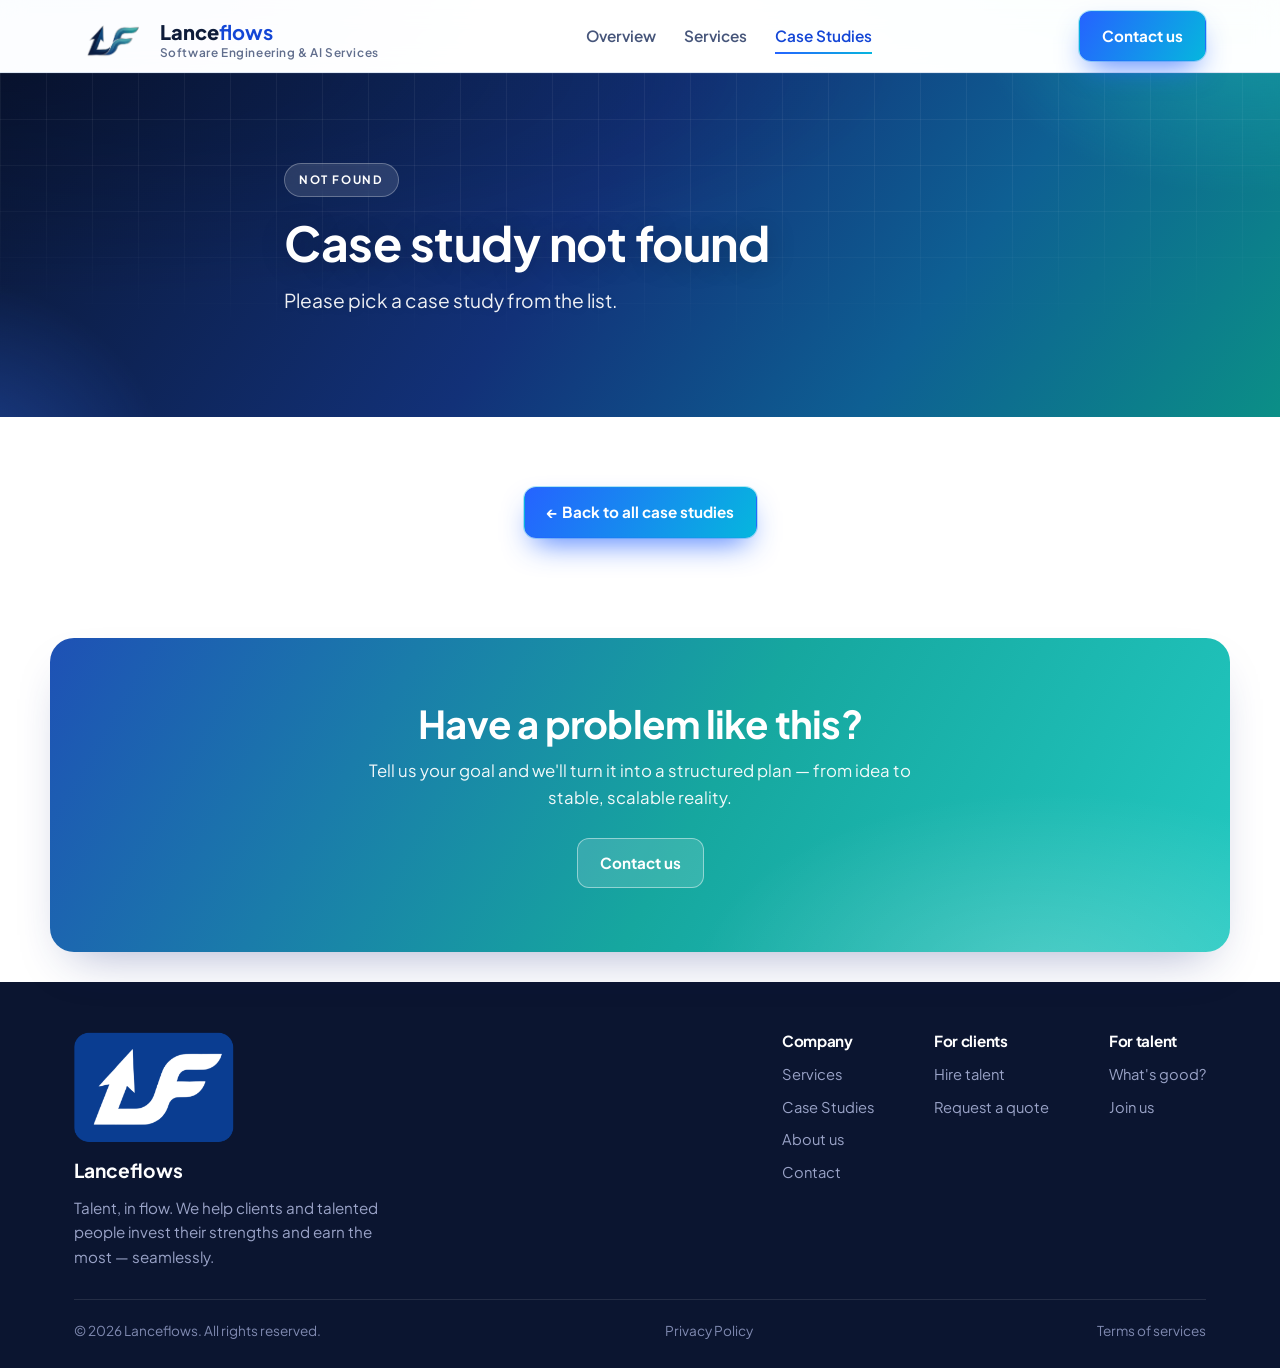
==== commit 0d39d944: "Sync all changes: nav.js, responsive fixes, design refinements, booking button, a11y/overflow fixes" ====
--- a/case-detail.html
+++ b/case-detail.html
@@ -17,8 +17,8 @@
 <!-- ===================== HEADER ===================== -->
 <header>
   <div class="wrap nav">
-    <a class="brand" href="index.html" aria-label="Lanceflows home">
-      <img class="logo-img" src="company_logo.png" alt="Lanceflows logo" />
+    <a class="brand" href="index.html">
+      <img class="logo-img" src="company_logo.png" alt="" />
       <span class="brand-text">
         <span class="brand-name">Lance<b>flows</b></span>
         <span class="brand-tag">Software Engineering &amp; AI Services</span>
@@ -75,9 +75,9 @@
         <p>Talent, in flow. We help clients and talented people invest their strengths and earn the most — seamlessly.</p>
       </div>
       <div class="foot-cols">
-        <div class="foot-col"><h4>Company</h4><a href="services.html">Services</a><a href="case-study.html">Case Studies</a><a href="index.html#about">About us</a><a href="index.html#contact">Contact</a></div>
-        <div class="foot-col"><h4>For clients</h4><a href="index.html#why-clients">Hire talent</a><a href="index.html#contact">Request a quote</a></div>
-        <div class="foot-col"><h4>For talent</h4><a href="index.html#why-talent">What's good?</a><a href="index.html#contact">Join us</a></div>
+        <div class="foot-col"><h2>Company</h2><a href="services.html">Services</a><a href="case-study.html">Case Studies</a><a href="index.html#about">About us</a><a href="index.html#contact">Contact</a></div>
+        <div class="foot-col"><h2>For clients</h2><a href="index.html#why-clients">Hire talent</a><a href="index.html#contact">Request a quote</a></div>
+        <div class="foot-col"><h2>For talent</h2><a href="index.html#why-talent">What's good?</a><a href="index.html#contact">Join us</a></div>
       </div>
     </div>
     <div class="foot-bottom">
@@ -217,7 +217,7 @@
     document.title = c.title + ' — Lanceflows';
     document.getElementById('d-tag').textContent = 'Case ' + num + ' · ' + c.category;
     document.getElementById('d-title').textContent = c.title;
-    document.getElementById('d-summary').textContent = c.description;
+    // hero summary intentionally left empty — the description leads the Overview section below
 
     const areaChips = (c.serviceAreas || []).map(a => '<span class="d-chip soft">' + esc(a) + '</span>').join('');
     document.getElementById('d-meta').innerHTML =
@@ -248,8 +248,8 @@
         '<p class="case-overview">' + esc(c.description) + '</p>' +
         '<div class="section-label">Challenge &amp; solution</div>' +
         '<div class="case-grid">' +
-          '<div><div class="col-label">The challenge</div><p>' + esc(c.problem) + '</p><ul class="x-list">' + xList + '</ul></div>' +
-          '<div><div class="col-label">Our solution</div><p>' + esc(c.solution) + '</p><ul class="check-list">' + ckList + '</ul></div>' +
+          '<div class="cs-card cs-challenge"><div class="col-label">The challenge</div><p>' + esc(c.problem) + '</p><ul class="x-list">' + xList + '</ul></div>' +
+          '<div class="cs-card cs-solution"><div class="col-label">Our solution</div><p>' + esc(c.solution) + '</p><ul class="check-list">' + ckList + '</ul></div>' +
         '</div>' +
         archDiagram(c) +
         '<div class="section-label">Technology stack</div>' +
@@ -263,8 +263,8 @@
         '</div>' +
         '<div class="section-label">Workflow impact mapping</div>' +
         '<div class="flow-wrap">' +
-          '<div class="flow before"><h4>⚠ Before — manual bottleneck flow</h4>' + before + '</div>' +
-          '<div class="flow after"><h4>✓ After — automated optimized flow</h4>' + after + '</div>' +
+          '<div class="flow before"><h2>⚠ Before — manual bottleneck flow</h2>' + before + '</div>' +
+          '<div class="flow after"><h2>✓ After — automated optimized flow</h2>' + after + '</div>' +
         '</div>' +
         '<blockquote class="case-quote">' + avatar +
           '<div class="cq-body">“' + esc(t.text) + '”<footer>— ' + esc(author) + '</footer></div>' +
@@ -274,5 +274,6 @@
 
   render();
 </script>
+<script src="nav.js"></script>
 </body>
 </html>
--- a/style.css
+++ b/style.css
@@ -57,10 +57,10 @@
   background:rgba(255,255,255,.82);backdrop-filter:blur(12px);
   border-bottom:1px solid var(--line);
 }
-.nav{display:flex;align-items:center;justify-content:space-between;height:72px}
-.brand{display:flex;align-items:center;gap:10px}
-.brand-text{display:flex;flex-direction:column;line-height:1.12;margin-top:8px}
-.brand-name{font-weight:800;font-size:1.25rem;color:var(--ink)}
+.nav{display:flex;align-items:center;justify-content:space-between;gap:12px;height:72px}
+.brand{display:flex;align-items:center;gap:10px;min-width:0}
+.brand-text{display:flex;flex-direction:column;line-height:1.12;margin-top:8px;min-width:0}
+.brand-name{font-weight:800;font-size:1.25rem;color:var(--ink);white-space:nowrap;overflow:hidden;text-overflow:ellipsis}
 .brand-tag{font-weight:600;font-size:.74rem;letter-spacing:.05em;color:var(--ink-soft);opacity:.85;margin-top:2px}
 .logo-img{height:44px;width:auto;display:block}
 .logo-mark{
@@ -74,7 +74,16 @@
 .nav-links a:hover,.nav-links a.active{color:var(--brand)}
 .nav-links a::after{content:"";position:absolute;left:0;bottom:-6px;height:2px;width:0;background:var(--grad);transition:width .2s}
 .nav-links a:hover::after,.nav-links a.active::after{width:100%}
-.top-actions{display:flex;align-items:center;gap:12px}
+.top-actions{display:flex;align-items:center;gap:12px;flex:none}
+/* mobile hamburger toggle (built by nav.js; hidden on desktop) */
+.nav-toggle{display:none;align-items:center;justify-content:center;flex:none;
+  width:42px;height:42px;padding:0;border:1px solid var(--line);border-radius:10px;
+  background:#fff;cursor:pointer}
+.nav-toggle span{display:block;width:18px;height:2px;background:var(--ink);border-radius:2px;transition:transform .25s ease,opacity .2s ease}
+.nav-toggle span + span{margin-top:4px}
+.nav-open .nav-toggle span:nth-child(1){transform:translateY(6px) rotate(45deg)}
+.nav-open .nav-toggle span:nth-child(2){opacity:0}
+.nav-open .nav-toggle span:nth-child(3){transform:translateY(-6px) rotate(-45deg)}
 
 /* ---------- Hero / Slider ---------- */
 .hero{padding:46px 0 10px}
@@ -153,9 +162,11 @@
 .slide-content h2{font-size:clamp(1.8rem,4.2vw,3rem);margin-bottom:14px;color:#fff}
 .slide-content p{font-size:clamp(1rem,1.6vw,1.18rem);opacity:.92;margin-bottom:24px}
 .slide-tag{font-size:.72rem;letter-spacing:.16em;text-transform:uppercase;font-weight:700;opacity:.9;display:block;margin-bottom:14px}
-.dots{position:absolute;bottom:20px;left:50%;transform:translateX(-50%);display:flex;gap:10px;z-index:3}
-.dot{width:11px;height:11px;border-radius:999px;background:rgba(255,255,255,.45);border:0;cursor:pointer;transition:.2s}
-.dot.active{background:var(--accent-cyan);width:28px}
+.dots{position:absolute;bottom:14px;left:50%;transform:translateX(-50%);display:flex;gap:6px;z-index:3}
+/* 24×24 tap target (a11y) with a smaller visual dot centered inside */
+.dot{width:24px;height:24px;border-radius:999px;background:transparent;border:0;cursor:pointer;padding:0;display:grid;place-items:center;transition:.2s}
+.dot::before{content:"";width:11px;height:11px;border-radius:999px;background:rgba(255,255,255,.5);transition:.2s}
+.dot.active::before{background:var(--accent-cyan);width:24px}
 .arrow{
   position:absolute;top:50%;transform:translateY(-50%);z-index:3;
   width:46px;height:46px;border-radius:999px;border:1px solid rgba(255,255,255,.22);cursor:pointer;
@@ -298,9 +309,10 @@
 
 .tech-stack{display:grid;grid-template-columns:repeat(2,1fr);gap:18px}
 .tech-row{background:var(--bg-soft);border:1px solid var(--line);border-radius:14px;padding:18px 20px}
-.tech-row h4{font-size:.95rem;margin-bottom:10px;color:var(--brand)}
+.tech-row h2{font-size:.95rem;margin-bottom:10px;color:var(--brand)}
 .pill-wrap{display:flex;flex-wrap:wrap;gap:8px}
-.pill{background:#fff;border:1px solid var(--line-strong);border-radius:999px;padding:6px 13px;font-size:.82rem;font-weight:600;color:var(--ink-soft)}
+.pill{background:var(--bg-soft);border:1px solid var(--line);border-radius:999px;padding:7px 14px;font-size:.82rem;font-weight:600;color:var(--ink);transition:border-color .2s,background .2s}
+.pill:hover{border-color:var(--brand-2);background:#fff}
 
 .diff-grid{display:grid;grid-template-columns:repeat(3,1fr);gap:20px}
 .diff{display:flex;gap:14px;align-items:flex-start;background:var(--panel);border:1px solid var(--line);border-radius:var(--radius);padding:22px;box-shadow:var(--elev)}
@@ -310,8 +322,8 @@
 .diff span{color:var(--ink-soft);font-size:.9rem}
 
 /* ---------- Case studies ---------- */
-.case-list{display:grid;gap:30px}
-.case{background:var(--panel);border:1px solid var(--line);border-radius:var(--radius);padding:clamp(24px,3.5vw,40px);box-shadow:var(--shadow)}
+.case-list{display:grid;grid-template-columns:minmax(0,1fr);gap:30px}
+.case{min-width:0;background:var(--panel);border:1px solid var(--line);border-radius:var(--radius);padding:clamp(24px,3.5vw,40px);box-shadow:var(--shadow)}
 .case-head{display:flex;gap:20px;align-items:flex-start;margin-bottom:24px}
 .case-num{flex:none;width:56px;height:56px;border-radius:14px;display:grid;place-items:center;color:#fff;font-weight:800;font-size:1.25rem;
   background:var(--grad)}
@@ -331,9 +343,10 @@
 .case-block .col-label{margin-bottom:8px}
 .case-tech{margin-bottom:24px}
 .outcomes{display:grid;grid-template-columns:repeat(2,1fr);gap:16px;margin-bottom:24px}
-.outcome{background:var(--bg-soft);border:1px solid var(--line);border-radius:14px;padding:18px}
-.outcome b{display:block;font-size:.82rem;letter-spacing:.06em;text-transform:uppercase;color:var(--brand);margin-bottom:6px}
-.outcome span{color:var(--ink-soft);font-size:.92rem}
+.outcome{background:var(--bg-soft);border:1px solid var(--line);border-radius:16px;padding:22px 22px 20px}
+.outcome b{display:flex;align-items:center;gap:8px;font-size:.82rem;letter-spacing:.06em;text-transform:uppercase;color:var(--brand);margin-bottom:8px}
+.outcome b::before{content:"";width:8px;height:8px;border-radius:50%;background:var(--grad);flex:none}
+.outcome span{color:var(--ink-soft);font-size:.92rem;line-height:1.55}
 .case-quote{border-left:4px solid var(--brand-2);background:var(--bg-soft);border-radius:0 12px 12px 0;
   padding:18px 22px;font-style:italic;color:var(--ink);font-size:1rem;
   display:flex;gap:18px;align-items:center}
@@ -354,7 +367,7 @@
 .case-card:hover{transform:translateY(-5px);box-shadow:var(--shadow);border-color:var(--brand-2)}
 .case-card-top{display:flex;align-items:center;gap:12px;margin-bottom:16px}
 .case-card .case-num{width:46px;height:46px;border-radius:12px;font-size:1.05rem}
-.case-card h3{font-size:1.18rem;margin-bottom:10px}
+.case-card h2{font-size:1.18rem;margin-bottom:10px}
 .case-card .summary{color:var(--ink-soft);font-size:.95rem;margin-bottom:16px}
 .case-card .pill-wrap{margin-bottom:20px}
 .case-link{display:inline-flex;align-items:center;gap:6px;font-weight:700;color:var(--brand);font-size:.95rem;margin-top:auto}
@@ -375,8 +388,17 @@
 a.d-chip:hover{background:rgba(255,255,255,.26)}
 .d-chip.soft{background:rgba(255,255,255,.08);font-weight:500;font-size:.8rem}
 
-.section-label{font-size:1.3rem;font-weight:700;letter-spacing:.08em;text-transform:uppercase;color:var(--brand);margin:46px 0 16px}
-/* .section.case-detail{padding-top:32px} */
+.section-label{font-size:1.3rem;font-weight:700;letter-spacing:.08em;text-transform:uppercase;color:var(--brand);
+  margin:46px 0 18px;padding-bottom:12px;position:relative}
+.section-label::after{content:"";position:absolute;left:0;bottom:0;width:36px;height:3px;border-radius:3px;background:var(--grad)}
+
+/* Challenge & solution — accented cards (match the later card sections) */
+.cs-card{position:relative;background:var(--panel);border:1px solid var(--line);border-radius:16px;
+  padding:24px 24px 22px 26px;box-shadow:var(--elev);overflow:hidden}
+.cs-card::before{content:"";position:absolute;left:0;top:0;bottom:0;width:4px}
+.cs-challenge::before{background:linear-gradient(180deg,#e0728a,#c0455f)}
+.cs-solution::before{background:var(--grad)}
+.cs-card .col-label{margin-bottom:14px}
 
 /* legal pages (Privacy / Terms) */
 .legal{max-width:820px;margin:0 auto;color:var(--ink-soft);font-size:1.02rem;line-height:1.75}
@@ -407,16 +429,17 @@
 
 /* metrics */
 .metrics{display:grid;grid-template-columns:repeat(3,1fr);gap:16px}
-.metric{display:flex;gap:12px;align-items:flex-start;background:var(--bg-soft);border:1px solid var(--line);border-radius:14px;padding:18px}
-.metric::before{content:"▲";color:var(--brand-2);font-size:.75rem;line-height:1.8;flex:none}
-.metric span{color:var(--ink);font-size:.92rem;font-weight:500}
+.metric{display:flex;gap:14px;align-items:flex-start;background:var(--panel);border:1px solid var(--line);border-radius:16px;padding:20px;box-shadow:var(--elev)}
+.metric::before{content:"✓";color:#fff;background:var(--grad);width:26px;height:26px;border-radius:8px;
+  display:grid;place-items:center;font-size:.82rem;font-weight:800;flex:none;box-shadow:0 4px 10px -3px rgba(19,70,214,.5)}
+.metric span{color:var(--ink);font-size:.92rem;font-weight:500;line-height:1.5}
 
 /* workflow impact mapping */
 .flow-wrap{display:grid;grid-template-columns:1fr 1fr;gap:24px}
 .flow{border:1px solid var(--line);border-radius:var(--radius);padding:24px;background:var(--panel);box-shadow:var(--elev)}
-.flow h4{font-size:.95rem;margin-bottom:18px}
-.flow.before h4{color:#c0455f}
-.flow.after h4{color:var(--brand)}
+.flow h2{font-size:.95rem;margin-bottom:18px}
+.flow.before h2{color:#c0455f}
+.flow.after h2{color:var(--brand)}
 .flow-step{position:relative;padding:0 0 18px 40px}
 .flow-step:last-child{padding-bottom:0}
 .flow-step .fnum{position:absolute;left:0;top:0;width:26px;height:26px;border-radius:8px;display:grid;place-items:center;
@@ -428,7 +451,7 @@
 .flow-step .fmeta{font-size:.8rem;color:var(--ink-soft);margin-bottom:4px;font-weight:600}
 .flow-step p{font-size:.88rem;color:var(--ink-soft);margin:0}
 .tag-bottleneck{display:inline-block;font-size:.66rem;font-weight:700;text-transform:uppercase;letter-spacing:.05em;
-  color:#c0455f;background:#fdecef;border-radius:6px;padding:2px 7px;margin-left:8px;vertical-align:middle}
+  color:#9e1b38;background:#fdecef;border-radius:6px;padding:2px 7px;margin-left:8px;vertical-align:middle}
 @media(max-width:760px){.metrics{grid-template-columns:1fr}.flow-wrap{grid-template-columns:1fr}}
 
 /* ---------- CTA ---------- */
@@ -460,6 +483,11 @@
   background:linear-gradient(135deg,rgba(37,99,255,.28),rgba(6,182,222,.34))}
 .contact-info strong{color:var(--ink)}
 .contact-info small{color:var(--ink-soft);display:block}
+.contact-side{display:flex;flex-direction:column;gap:24px}
+.book-call{background:var(--bg-soft);border:1px solid var(--line);border-radius:16px;padding:22px}
+.book-call strong{display:block;color:var(--ink);font-size:1.05rem;margin-bottom:4px}
+.book-call p{color:var(--ink-soft);font-size:.92rem;margin-bottom:16px}
+.book-call .btn{width:100%}
 
 /* ---------- Footer ---------- */
 footer{background:#0b1530;color:#c8cfe8;padding:50px 0 26px}
@@ -468,7 +496,8 @@
 .foot-brand .logo-mark{margin-bottom:14px}
 .foot-brand p{color:#9aa3c7;font-size:.95rem;margin-top:10px}
 .foot-cols{display:flex;gap:60px;flex-wrap:wrap}
-.foot-col h4{color:#fff;font-size:.95rem;margin-bottom:14px}
+.foot-col h2{color:#fff;font-size:.95rem;margin-bottom:14px}
+.sr-only{position:absolute;width:1px;height:1px;padding:0;margin:-1px;overflow:hidden;clip:rect(0,0,0,0);white-space:nowrap;border:0}
 .foot-col a{display:block;color:#9aa3c7;font-size:.92rem;margin-bottom:9px;transition:.2s}
 .foot-col a:hover{color:var(--accent-cyan)}
 .foot-bottom{border-top:1px solid rgba(255,255,255,.1);padding-top:20px;display:flex;justify-content:space-between;flex-wrap:wrap;gap:12px;font-size:.85rem;color:#7f89b0}
@@ -483,7 +512,21 @@
   .why-grid{grid-template-columns:1fr}
   .contact-grid{grid-template-columns:1fr}
   .top-actions .label-hide{display:none}
-  .nav-links{display:none}
+  .nav-toggle{display:inline-flex}
+  /* nav links become a full-width dropdown panel under the header */
+  .nav-links{
+    position:absolute;top:calc(100% + 1px);left:0;right:0;
+    flex-direction:column;align-items:stretch;gap:0;
+    background:#fff;border-bottom:1px solid var(--line);
+    box-shadow:0 20px 40px -22px rgba(14,28,58,.45);
+    padding:6px 0;
+    opacity:0;visibility:hidden;transform:translateY(-10px);pointer-events:none;
+    transition:opacity .2s ease,transform .2s ease,visibility .2s ease;
+  }
+  .nav-open .nav-links{opacity:1;visibility:visible;transform:translateY(0);pointer-events:auto}
+  .nav-links a{width:100%;padding:14px 24px;font-size:1rem}
+  .nav-links a::after{display:none}
+  .nav-links a:hover,.nav-links a.active{background:var(--bg-soft)}
   .service-grid{grid-template-columns:1fr}
   .industry-grid{grid-template-columns:1fr 1fr}
   .tech-stack{grid-template-columns:1fr}
@@ -491,9 +534,19 @@
 }
 @media(max-width:560px){
   .stats{grid-template-columns:1fr 1fr}
-  .nav{height:64px}
+  .nav{height:62px}
+  .wrap{padding:0 14px}
   .btn{padding:10px 16px;font-size:.9rem}
   .industry-grid{grid-template-columns:1fr}
+  /* compact header so it fits down to 320px */
+  .brand{gap:8px}
+  .brand-text{margin-top:0}
+  .brand-tag{display:none}
+  .logo-img{height:36px}
+  .brand-name{font-size:1.05rem}
+  .top-actions{gap:8px}
+  .top-actions .btn{padding:9px 13px;font-size:.84rem}
+  .nav-toggle{width:38px;height:38px}
 }
 
 /* ===================== Client dashboard ===================== */
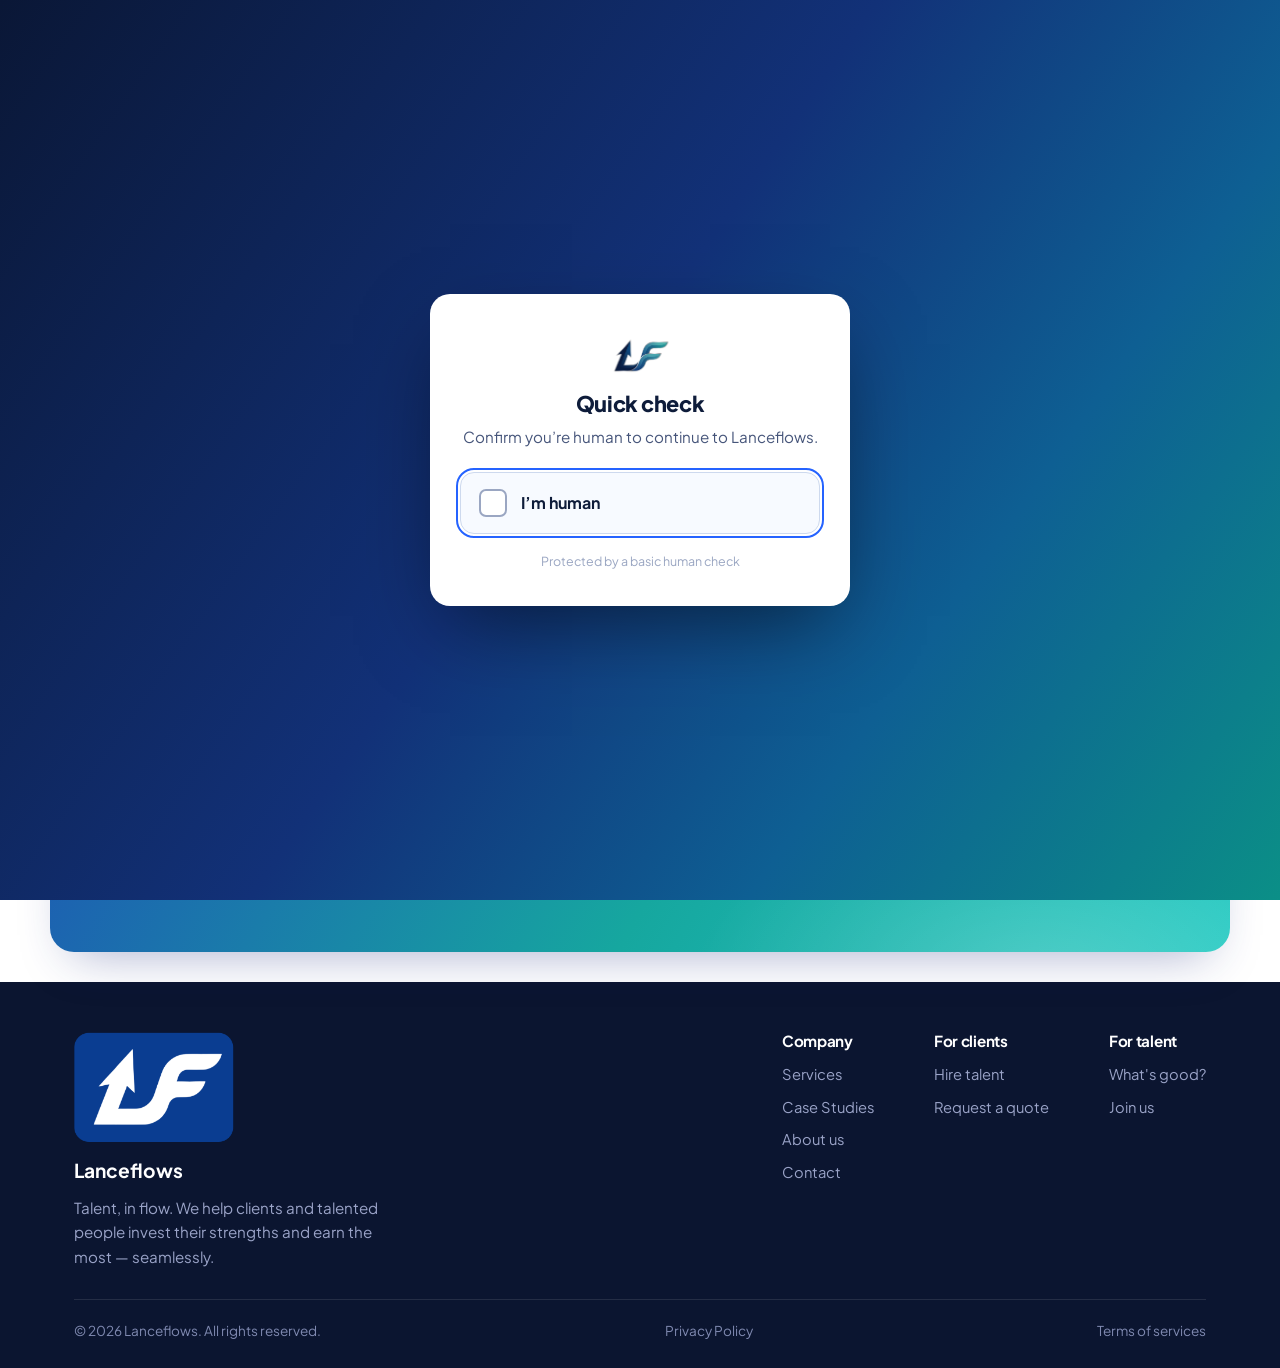
==== commit 05805e06: "Add human-verification gate (verify.js) to all pages" ====
--- a/case-detail.html
+++ b/case-detail.html
@@ -13,6 +13,7 @@
 <link rel="stylesheet" href="style.css" />
 </head>
 <body>
+<script src="verify.js"></script>
 
 <!-- ===================== HEADER ===================== -->
 <header>
